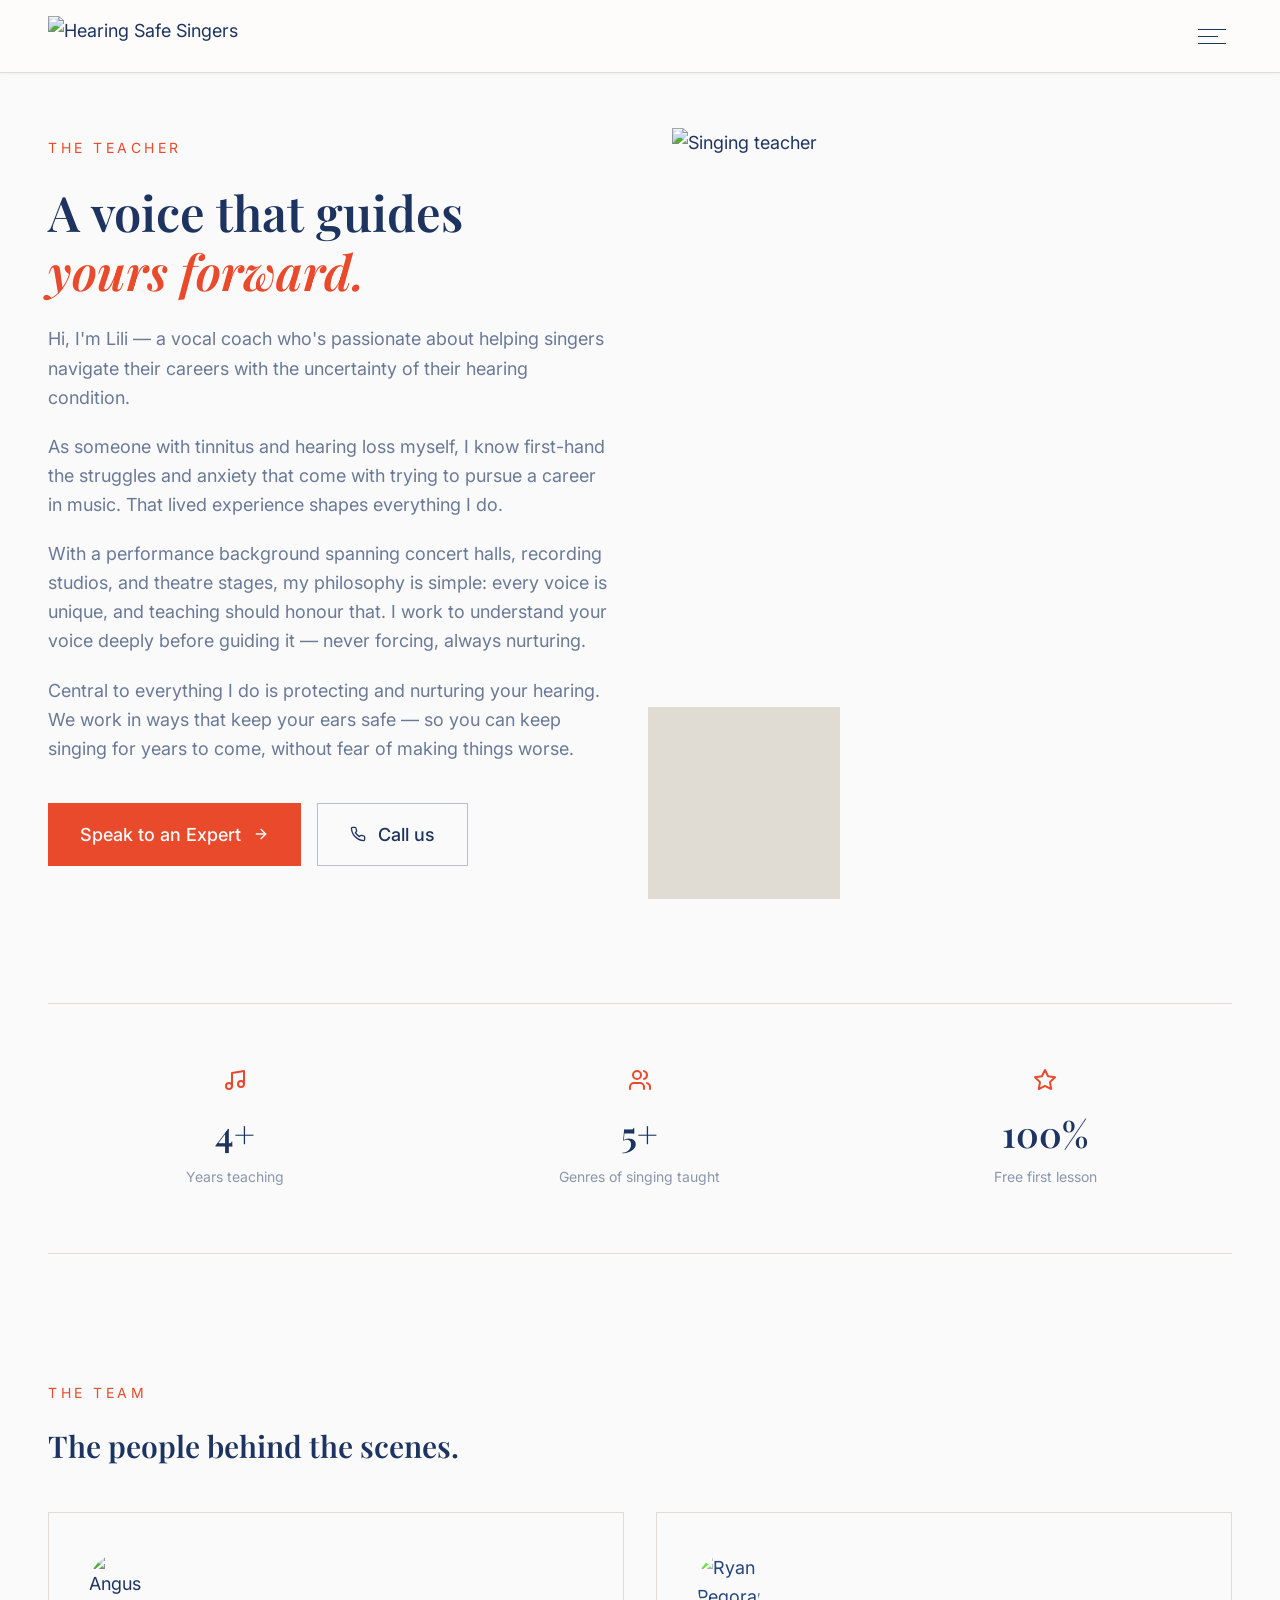
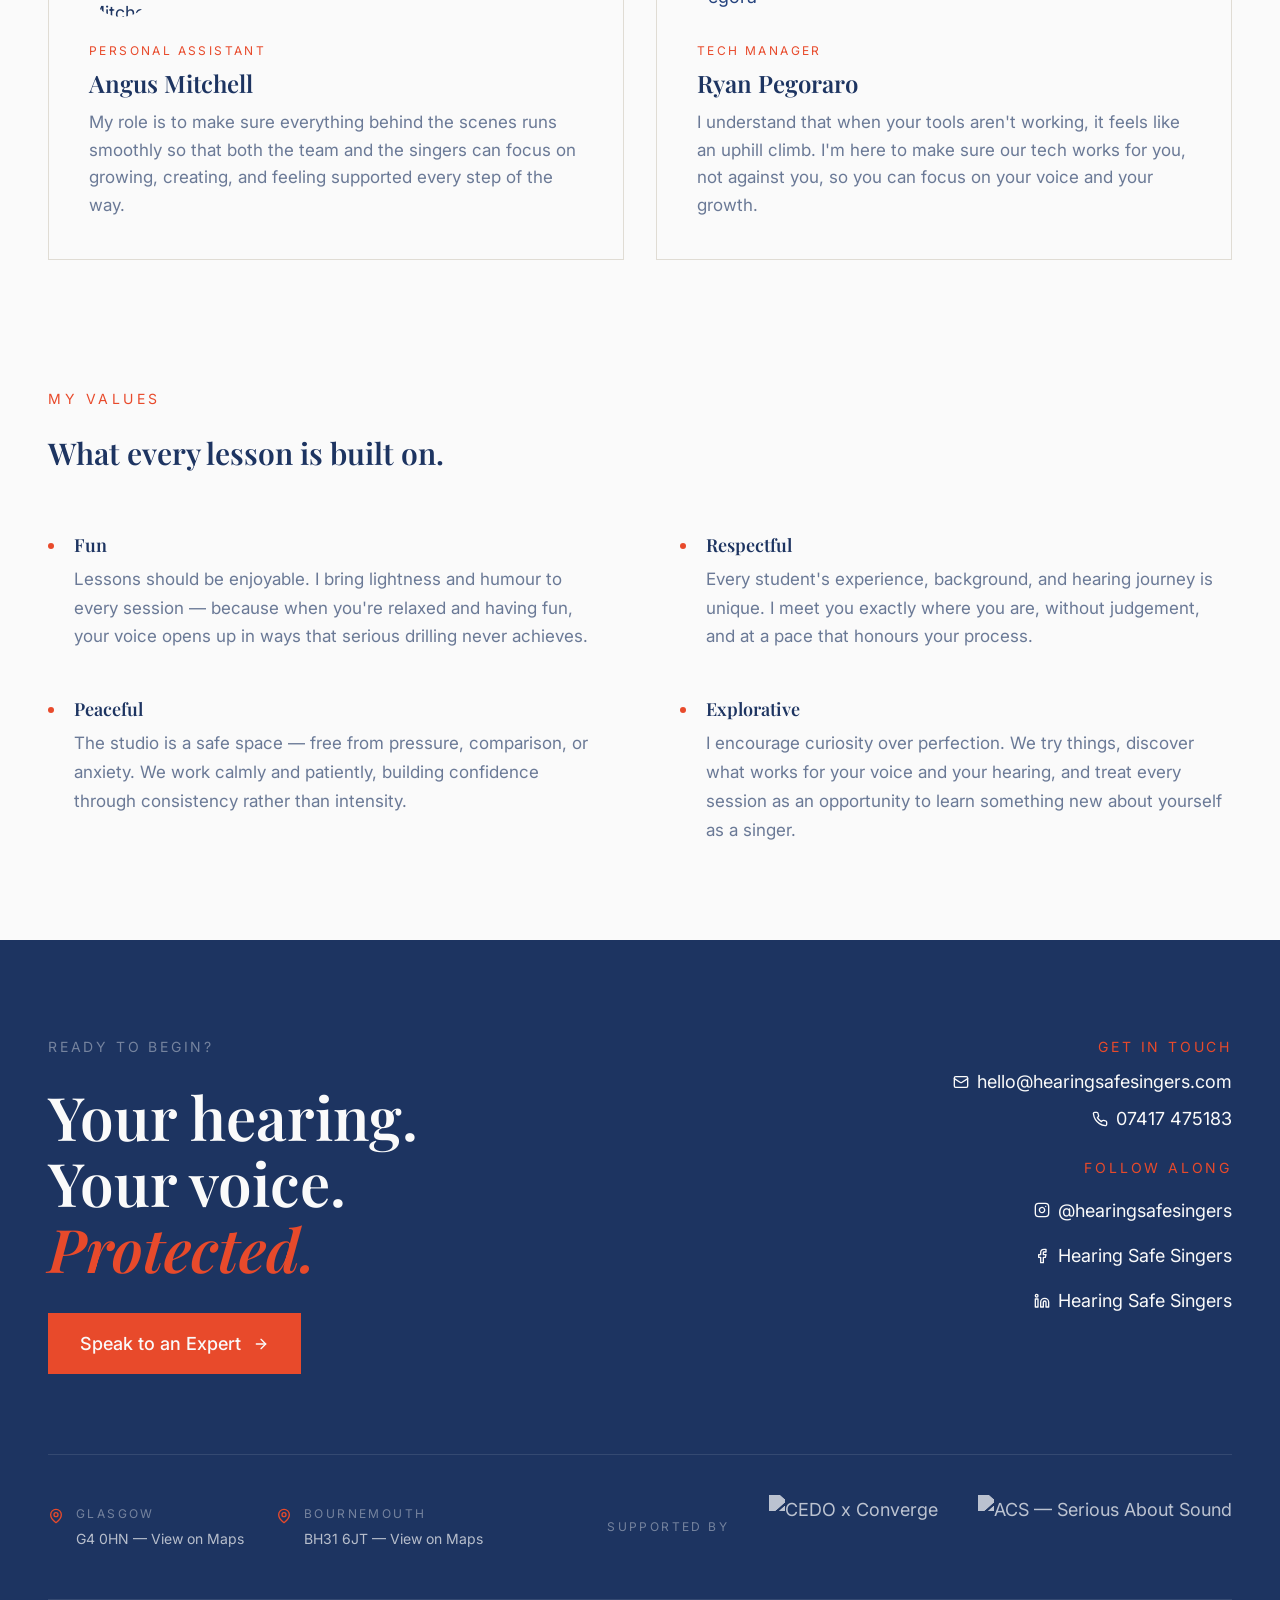
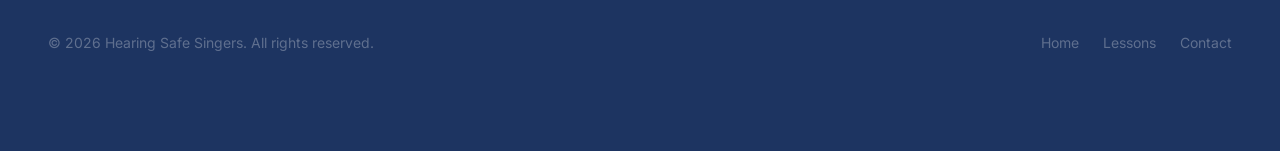
==== about.html @ b7d98a89 "Add files via upload" ====
<!doctype html>
<html lang="en">
<head>
<meta charset="utf-8" />
<meta name="viewport" content="width=device-width, initial-scale=1" />
<title>About — Hearing Safe Singers</title>
<meta name="description" content="Meet Lili — a vocal coach helping singers navigate hearing loss and tinnitus, with a team that supports every step of your journey." />
<link rel="stylesheet" href="styles.css" />
<!-- Meta Pixel Code -->
<script>
!function(f,b,e,v,n,t,s){if(f.fbq)return;n=f.fbq=function(){n.callMethod?n.callMethod.apply(n,arguments):n.queue.push(arguments)};if(!f._fbq)f._fbq=n;n.push=n;n.loaded=!0;n.version='2.0';n.queue=[];t=b.createElement(e);t.async=!0;t.src=v;s=b.getElementsByTagName(e)[0];s.parentNode.insertBefore(t,s)}(window,document,'script','https://connect.facebook.net/en_US/fbevents.js');
fbq('init','1311468734247941');
fbq('track','PageView');
</script>
<noscript><img height="1" width="1" style="display:none" src="https://www.facebook.com/tr?id=1311468734247941&ev=PageView&noscript=1"/></noscript>
<!-- End Meta Pixel Code -->
</head>
<body>

<header class="navbar scrolled">
  <div class="container inner">
    <a class="nav-logo" href="index.html" aria-label="Home">
      <img src="https://media.base44.com/images/public/69f654924423ee0767dd0daf/f5773be41_HSSBlueTransparent.png" alt="Hearing Safe Singers" />
    </a>
    <button class="nav-toggle" aria-label="Open menu"><span></span><span></span><span></span></button>
  </div>
</header>

<div class="nav-overlay" role="dialog" aria-modal="true">
  <div class="nav-overlay-header">
    <img src="https://media.base44.com/images/public/69f654924423ee0767dd0daf/04b8f0dd3_HSSCreamTransparent.png" alt="Hearing Safe Singers" />
    <button class="nav-close" aria-label="Close menu">×</button>
  </div>
  <nav>
    <a href="index.html">Home</a>
    <a href="about.html">About</a>
    <a href="lessons.html">Lessons</a>
    <a href="sponsors.html">Sponsors</a>
    <a href="contact.html">Contact</a>
  </nav>
  <div class="nav-overlay-footer">Unlock your voice. Begin your journey.</div>
</div>

<main class="page">
  <div class="container">
    <!-- Hero row -->
    <div class="about-hero">
      <div class="reveal">
        <p class="eyebrow">The teacher</p>
        <h1>A voice that guides<br /><em>yours forward.</em></h1>
        <div class="body">
          <p>Hi, I'm Lili — a vocal coach who's passionate about helping singers navigate their careers with the uncertainty of their hearing condition.</p>
          <p>As someone with tinnitus and hearing loss myself, I know first-hand the struggles and anxiety that come with trying to pursue a career in music. That lived experience shapes everything I do.</p>
          <p>With a performance background spanning concert halls, recording studios, and theatre stages, my philosophy is simple: every voice is unique, and teaching should honour that. I work to understand your voice deeply before guiding it — never forcing, always nurturing.</p>
          <p class="last">Central to everything I do is protecting and nurturing your hearing. We work in ways that keep your ears safe — so you can keep singing for years to come, without fear of making things worse.</p>
        </div>
        <div class="hero-actions">
          <a class="btn btn-primary" href="lessons.html">
            Speak to an Expert
            <svg class="icon-arrow" width="16" height="16" viewBox="0 0 24 24" fill="none" stroke="currentColor" stroke-width="2" stroke-linecap="round" stroke-linejoin="round"><path d="M5 12h14"/><path d="m12 5 7 7-7 7"/></svg>
          </a>
          <a class="btn btn-outline" href="tel:+447417475183">
            <svg width="16" height="16" viewBox="0 0 24 24" fill="none" stroke="currentColor" stroke-width="2" stroke-linecap="round" stroke-linejoin="round"><path d="M22 16.92v3a2 2 0 0 1-2.18 2 19.79 19.79 0 0 1-8.63-3.07 19.5 19.5 0 0 1-6-6 19.79 19.79 0 0 1-3.07-8.67A2 2 0 0 1 4.11 2h3a2 2 0 0 1 2 1.72 12.84 12.84 0 0 0 .7 2.81 2 2 0 0 1-.45 2.11L8.09 9.91a16 16 0 0 0 6 6l1.27-1.27a2 2 0 0 1 2.11-.45 12.84 12.84 0 0 0 2.81.7A2 2 0 0 1 22 16.92z"/></svg>
            Call us
          </a>
        </div>
      </div>
      <div class="reveal-x-right">
        <div class="img-wrap">
          <img src="https://media.base44.com/images/public/69f654924423ee0767dd0daf/2c8b6f4b8_lily-portraits-14.jpg" alt="Singing teacher" />
        </div>
      </div>
    </div>

    <!-- Stats -->
    <div class="stats">
      <div class="stat reveal">
        <svg width="24" height="24" viewBox="0 0 24 24" fill="none" stroke="currentColor" stroke-width="2" stroke-linecap="round" stroke-linejoin="round"><path d="M9 18V5l12-2v13"/><circle cx="6" cy="18" r="3"/><circle cx="18" cy="16" r="3"/></svg>
        <p class="value">4+</p>
        <p class="label">Years teaching</p>
      </div>
      <div class="stat reveal">
        <svg width="24" height="24" viewBox="0 0 24 24" fill="none" stroke="currentColor" stroke-width="2" stroke-linecap="round" stroke-linejoin="round"><path d="M16 21v-2a4 4 0 0 0-4-4H6a4 4 0 0 0-4 4v2"/><circle cx="9" cy="7" r="4"/><path d="M22 21v-2a4 4 0 0 0-3-3.87"/><path d="M16 3.13a4 4 0 0 1 0 7.75"/></svg>
        <p class="value">5+</p>
        <p class="label">Genres of singing taught</p>
      </div>
      <div class="stat reveal">
        <svg width="24" height="24" viewBox="0 0 24 24" fill="none" stroke="currentColor" stroke-width="2" stroke-linecap="round" stroke-linejoin="round"><polygon points="12 2 15.09 8.26 22 9.27 17 14.14 18.18 21.02 12 17.77 5.82 21.02 7 14.14 2 9.27 8.91 8.26 12 2"/></svg>
        <p class="value">100%</p>
        <p class="label">Free first lesson</p>
      </div>
    </div>

    <!-- Team -->
    <div class="team-section">
      <p class="eyebrow reveal">The team</p>
      <h2 class="reveal">The people behind the scenes.</h2>
      <div class="team-grid">
        <article class="team-card reveal">
          <div class="team-avatar">
            <img src="https://media.base44.com/images/public/69f654924423ee0767dd0daf/e729cf675_dzf_3164-2_55239437089_o.jpg" alt="Angus Mitchell" />
          </div>
          <p class="role">Personal Assistant</p>
          <h3>Angus Mitchell</h3>
          <p>My role is to make sure everything behind the scenes runs smoothly so that both the team and the singers can focus on growing, creating, and feeling supported every step of the way.</p>
        </article>
        <article class="team-card reveal">
          <div class="team-avatar">
            <img src="https://media.base44.com/images/public/69f654924423ee0767dd0daf/167823225_dzf_3198_55239190576_o.jpg" alt="Ryan Pegoraro" style="filter: brightness(1.3);" />
          </div>
          <p class="role">Tech Manager</p>
          <h3>Ryan Pegoraro</h3>
          <p>I understand that when your tools aren't working, it feels like an uphill climb. I'm here to make sure our tech works for you, not against you, so you can focus on your voice and your growth.</p>
        </article>
      </div>
    </div>

    <!-- Values -->
    <div class="values-section">
      <div class="head">
        <p class="eyebrow reveal">My values</p>
        <h2 class="reveal">What every lesson is built on.</h2>
      </div>
      <div class="values-grid">
        <div class="value reveal">
          <div class="dot"></div>
          <div>
            <h3>Fun</h3>
            <p>Lessons should be enjoyable. I bring lightness and humour to every session — because when you're relaxed and having fun, your voice opens up in ways that serious drilling never achieves.</p>
          </div>
        </div>
        <div class="value reveal">
          <div class="dot"></div>
          <div>
            <h3>Respectful</h3>
            <p>Every student's experience, background, and hearing journey is unique. I meet you exactly where you are, without judgement, and at a pace that honours your process.</p>
          </div>
        </div>
        <div class="value reveal">
          <div class="dot"></div>
          <div>
            <h3>Peaceful</h3>
            <p>The studio is a safe space — free from pressure, comparison, or anxiety. We work calmly and patiently, building confidence through consistency rather than intensity.</p>
          </div>
        </div>
        <div class="value reveal">
          <div class="dot"></div>
          <div>
            <h3>Explorative</h3>
            <p>I encourage curiosity over perfection. We try things, discover what works for your voice and your hearing, and treat every session as an opportunity to learn something new about yourself as a singer.</p>
          </div>
        </div>
      </div>
    </div>
  </div>
</main>

<footer class="site-footer">
  <div class="container">
    <div class="grid">
      <div>
        <p class="eyebrow-light">Ready to begin?</p>
        <h2>Your hearing.<br />Your voice. <em>Protected.</em></h2>
        <a class="btn btn-primary" href="contact.html">
          Speak to an Expert
          <svg class="icon-arrow" width="16" height="16" viewBox="0 0 24 24" fill="none" stroke="currentColor" stroke-width="2" stroke-linecap="round" stroke-linejoin="round"><path d="M5 12h14"/><path d="m12 5 7 7-7 7"/></svg>
        </a>
      </div>
      <div class="footer-contact">
        <div>
          <p class="label">Get in touch</p>
          <a href="mailto:hello@hearingsafesingers.com"><svg width="16" height="16" viewBox="0 0 24 24" fill="none" stroke="currentColor" stroke-width="2" stroke-linecap="round" stroke-linejoin="round"><rect width="20" height="16" x="2" y="4" rx="2"/><path d="m22 7-8.97 5.7a1.94 1.94 0 0 1-2.06 0L2 7"/></svg> hello@hearingsafesingers.com</a>
          <a href="tel:+447417475183"><svg width="16" height="16" viewBox="0 0 24 24" fill="none" stroke="currentColor" stroke-width="2" stroke-linecap="round" stroke-linejoin="round"><path d="M22 16.92v3a2 2 0 0 1-2.18 2 19.79 19.79 0 0 1-8.63-3.07 19.5 19.5 0 0 1-6-6 19.79 19.79 0 0 1-3.07-8.67A2 2 0 0 1 4.11 2h3a2 2 0 0 1 2 1.72 12.84 12.84 0 0 0 .7 2.81 2 2 0 0 1-.45 2.11L8.09 9.91a16 16 0 0 0 6 6l1.27-1.27a2 2 0 0 1 2.11-.45 12.84 12.84 0 0 0 2.81.7A2 2 0 0 1 22 16.92z"/></svg> 07417 475183</a>
        </div>
        <div>
          <p class="label">Follow along</p>
          <div style="display:flex;flex-direction:column;gap:0.5rem">
            <a href="https://www.instagram.com/hearingsafesingers/" target="_blank" rel="noopener noreferrer"><svg width="16" height="16" viewBox="0 0 24 24" fill="none" stroke="currentColor" stroke-width="2" stroke-linecap="round" stroke-linejoin="round"><rect width="20" height="20" x="2" y="2" rx="5"/><path d="M16 11.37A4 4 0 1 1 12.63 8 4 4 0 0 1 16 11.37z"/><line x1="17.5" x2="17.51" y1="6.5" y2="6.5"/></svg> @hearingsafesingers</a>
            <a href="https://www.facebook.com/profile.php?id=61586001400042" target="_blank" rel="noopener noreferrer"><svg width="16" height="16" viewBox="0 0 24 24" fill="none" stroke="currentColor" stroke-width="2" stroke-linecap="round" stroke-linejoin="round"><path d="M18 2h-3a5 5 0 0 0-5 5v3H7v4h3v8h4v-8h3l1-4h-4V7a1 1 0 0 1 1-1h3z"/></svg> Hearing Safe Singers</a>
            <a href="https://www.linkedin.com/company/hearingsafesingers/" target="_blank" rel="noopener noreferrer"><svg width="16" height="16" viewBox="0 0 24 24" fill="none" stroke="currentColor" stroke-width="2" stroke-linecap="round" stroke-linejoin="round"><path d="M16 8a6 6 0 0 1 6 6v7h-4v-7a2 2 0 0 0-4 0v7h-4v-7a6 6 0 0 1 6-6z"/><rect width="4" height="12" x="2" y="9"/><circle cx="4" cy="4" r="2"/></svg> Hearing Safe Singers</a>
          </div>
        </div>
      </div>
    </div>
    <div class="footer-locations">
      <a href="https://www.google.com/maps/search/G4+0HN" target="_blank" rel="noopener noreferrer">
        <svg width="16" height="16" viewBox="0 0 24 24" fill="none" stroke="currentColor" stroke-width="2" stroke-linecap="round" stroke-linejoin="round"><path d="M20 10c0 6-8 12-8 12s-8-6-8-12a8 8 0 0 1 16 0z"/><circle cx="12" cy="10" r="3"/></svg>
        <div><p class="place">Glasgow</p><p class="addr">G4 0HN — View on Maps</p></div>
      </a>
      <a href="https://www.google.com/maps/search/BH31+6JT" target="_blank" rel="noopener noreferrer">
        <svg width="16" height="16" viewBox="0 0 24 24" fill="none" stroke="currentColor" stroke-width="2" stroke-linecap="round" stroke-linejoin="round"><path d="M20 10c0 6-8 12-8 12s-8-6-8-12a8 8 0 0 1 16 0z"/><circle cx="12" cy="10" r="3"/></svg>
        <div><p class="place">Bournemouth</p><p class="addr">BH31 6JT — View on Maps</p></div>
      </a>
      <div class="footer-partners">
        <p class="label">Supported by</p>
        <div class="logos">
          <img src="https://media.base44.com/images/public/69f654924423ee0767dd0daf/cec083ea1_CEDOxConverge_Logo_dark_transparentBG.png" alt="CEDO x Converge" />
          <img src="https://media.base44.com/images/public/69f654924423ee0767dd0daf/d675393dd_acs-logo-black-strapline-trademark-medium.png" alt="ACS — Serious About Sound" />
        </div>
      </div>
    </div>
    <div class="footer-bottom">
      <span>© <span id="footer-year"></span> Hearing Safe Singers. All rights reserved.</span>
      <div class="links"><a href="index.html">Home</a><a href="lessons.html">Lessons</a><a href="contact.html">Contact</a></div>
    </div>
  </div>
</footer>

<script src="main.js"></script>
</body>
</html>
---- styles.css ----
/* ===== Hearing Safe Singers — Static site ===== */
@import url('https://fonts.googleapis.com/css2?family=Playfair+Display:ital,wght@0,400;0,600;0,700;1,400&family=Inter:wght@300;400;500;600&display=swap');

:root {
  --cream: #FAFAFA;
  --alabaster: #FAFAFA;
  --navy: #1D3461;
  --obsidian: #1D3461;
  --orange: #E84A2B;
  --terracotta: #E84A2B;
  --terracotta-hover: #c24e2f;
  --stone-silk: #E0DCD4;
  --stone-silk-2: #E0DCD6;
  --font-display: 'Playfair Display', serif;
  --font-body: 'Inter', sans-serif;
}

*, *::before, *::after { box-sizing: border-box; }

html { scroll-behavior: smooth; }

body {
  margin: 0;
  background-color: var(--cream);
  color: var(--navy);
  font-family: var(--font-body);
  font-size: 18px;
  line-height: 1.618;
  -webkit-font-smoothing: antialiased;
}

h1, h2, h3, h4 {
  font-family: var(--font-display);
  line-height: 1.2;
  margin: 0;
}

p { margin: 0; }

img { display: block; max-width: 100%; }

a { color: inherit; text-decoration: none; }

button { font-family: inherit; cursor: pointer; border: 0; background: transparent; color: inherit; }

*:focus-visible { outline: 3px solid var(--orange); outline-offset: 3px; }

/* Utilities */
.font-display { font-family: var(--font-display); }
.font-body { font-family: var(--font-body); }
.text-cream, .text-alabaster { color: var(--cream); }
.text-navy, .text-obsidian { color: var(--navy); }
.text-orange, .text-terracotta { color: var(--orange); }
.bg-cream, .bg-alabaster { background-color: var(--cream); }
.bg-navy, .bg-obsidian { background-color: var(--navy); }
.bg-orange, .bg-terracotta { background-color: var(--orange); }
.bg-stone-silk { background-color: var(--stone-silk); }
.border-stone-silk { border-color: var(--stone-silk); }

.container {
  max-width: 80rem; /* 1280px */
  margin: 0 auto;
  padding: 0 1.5rem;
}
@media (min-width: 768px) { .container { padding: 0 3rem; } }

.eyebrow {
  color: var(--orange);
  font-size: 0.875rem;
  text-transform: uppercase;
  letter-spacing: 0.25em;
  margin-bottom: 1.5rem;
}

.section { padding: 8rem 0; }

/* Buttons */
.btn {
  display: inline-flex;
  align-items: center;
  gap: 0.75rem;
  font-weight: 500;
  padding: 1rem 2rem;
  transition: background-color .3s, color .3s, border-color .3s, transform .3s;
}
.btn .icon-arrow { transition: transform .3s; }
.btn:hover .icon-arrow { transform: translateX(4px); }
.btn-primary {
  background: var(--orange);
  color: var(--cream);
}
.btn-primary:hover { background: var(--terracotta-hover); }
.btn-outline-light {
  border: 1px solid rgba(250,250,250,0.5);
  color: var(--cream);
}
.btn-outline-light:hover { border-color: var(--cream); }
.btn-outline {
  border: 1px solid rgba(29,52,97,0.3);
  color: var(--navy);
  background: transparent;
}
.btn-outline:hover { border-color: var(--navy); }
.btn-large { padding: 1.25rem 2.5rem; font-size: 1.125rem; }

.link-underline {
  display: inline-flex;
  align-items: center;
  gap: 0.75rem;
  font-weight: 500;
  border-bottom: 2px solid var(--orange);
  padding-bottom: 0.25rem;
  color: var(--navy);
  transition: color .3s;
}
.link-underline:hover { color: var(--orange); }
.link-underline .icon-arrow { transition: transform .3s; }
.link-underline:hover .icon-arrow { transform: translateX(4px); }

.link-arrow {
  display: inline-flex;
  align-items: center;
  gap: 0.5rem;
  font-weight: 500;
  color: var(--navy);
  transition: color .3s;
}
.link-arrow:hover { color: var(--orange); }
.link-arrow .icon-arrow { transition: transform .3s; }
.link-arrow:hover .icon-arrow { transform: translateX(4px); }

/* ===== Navbar ===== */
.navbar {
  position: fixed;
  inset: 0 0 auto 0;
  z-index: 50;
  padding: 1.5rem 0;
  transition: padding .5s, background-color .5s, box-shadow .5s, border-color .5s;
  border-bottom: 1px solid transparent;
}
.navbar.scrolled {
  padding: 1rem 0;
  background-color: rgba(253,252,251,0.95);
  backdrop-filter: blur(6px);
  box-shadow: 0 1px 2px rgba(0,0,0,0.05);
  border-bottom-color: #E0DCD6;
}
.navbar .inner {
  display: flex;
  align-items: center;
  justify-content: space-between;
}
.nav-logo img { height: 2.5rem; width: auto; }

.nav-toggle {
  display: flex; flex-direction: column; gap: 0.375rem;
}
.nav-toggle span {
  display: block; height: 1px; background: var(--cream);
  transition: width .3s, background-color .3s;
}
.nav-toggle span:nth-child(1) { width: 1.75rem; }
.nav-toggle span:nth-child(2) { width: 1.25rem; }
.nav-toggle span:nth-child(3) { width: 1.75rem; }
.nav-toggle:hover span:nth-child(1) { width: 1.25rem; }
.nav-toggle:hover span:nth-child(2) { width: 1.75rem; }
.navbar.scrolled .nav-toggle span { background: var(--navy); }

.nav-overlay {
  position: fixed; inset: 0; z-index: 100;
  background: var(--navy);
  display: none;
  flex-direction: column;
  opacity: 0;
  transition: opacity .4s;
}
.nav-overlay.open { display: flex; opacity: 1; }
.nav-overlay-header {
  display: flex; align-items: center; justify-content: space-between;
  padding: 1.5rem;
}
@media (min-width: 768px) { .nav-overlay-header { padding: 1.5rem 3rem; } }
.nav-overlay-header img { height: 2.5rem; }
.nav-close {
  color: rgba(250,250,250,0.6);
  font-size: 2.25rem; line-height: 1; font-weight: 300;
  transition: color .3s;
}
.nav-close:hover { color: var(--cream); }

.nav-overlay nav {
  flex: 1;
  display: flex;
  flex-direction: column;
  justify-content: center;
  padding: 0 1.5rem;
}
@media (min-width: 768px) { .nav-overlay nav { padding: 0 3rem; } }
.nav-overlay nav a {
  display: block;
  font-family: var(--font-display);
  font-size: 2.5rem;
  font-weight: 600;
  color: #fff;
  padding: 1rem 0;
  border-bottom: 1px solid rgba(255,255,255,0.1);
  transition: padding-left .2s;
}
@media (min-width: 768px) { .nav-overlay nav a { font-size: 3.75rem; } }
.nav-overlay nav a:hover { padding-left: 1rem; }
.nav-overlay-footer {
  padding: 2rem 1.5rem;
  color: rgba(250,250,250,0.4);
  font-size: 0.875rem;
}
@media (min-width: 768px) { .nav-overlay-footer { padding: 2rem 3rem; } }

/* ===== Hero ===== */
.hero {
  position: relative;
  height: 100vh;
  width: 100%;
  overflow: hidden;
  display: flex;
  align-items: center;
}
.hero-bg { position: absolute; inset: 0; }
.hero-bg img {
  position: absolute; inset: 0;
  width: 100%; height: 100%;
  object-fit: cover;
  opacity: 0;
  transition: opacity 1.2s;
}
.hero-bg img.active { opacity: 1; }
/* Light tint over photos so the navy hero text stays readable. */
.hero-bg::after {
  content: '';
  position: absolute; inset: 0;
  background: rgba(250,250,250,0.55);
  pointer-events: none;
}

.hero-line {
  position: absolute;
  left: 1.5rem; top: 0; bottom: 0;
  width: 1px;
  background: rgba(232,74,43,0.6);
}
@media (min-width: 768px) { .hero-line { left: 3rem; } }

.hero-content {
  position: relative; z-index: 10;
  width: 100%;
}
.hero h1 {
  color: var(--orange);
  font-weight: 600;
  font-size: clamp(2.5rem, 6vw, 4.8rem);
  max-width: 680px;
  margin-bottom: 2rem;
}
.hero h1 em { color: var(--navy); font-style: italic; }
.hero .lead {
  color: var(--navy);
  margin-bottom: 2.5rem;
  max-width: 28rem;
}
.hero-actions { display: flex; flex-direction: column; gap: 1rem; }
@media (min-width: 640px) { .hero-actions { flex-direction: row; } }

.hero-dots {
  position: absolute;
  bottom: 5rem; left: 50%;
  transform: translateX(-50%);
  display: flex; gap: 0.5rem; z-index: 20;
}
.hero-dots button {
  width: 0.5rem; height: 0.5rem; border-radius: 50%;
  background: rgba(255,255,255,0.4);
  transition: background .3s;
}
.hero-dots button.active { background: var(--orange); }

.hero-arrow {
  position: absolute; top: 50%; transform: translateY(-50%);
  z-index: 20;
  color: rgba(255,255,255,0.6);
  transition: color .3s;
}
.hero-arrow:hover { color: #fff; }
.hero-arrow.prev { left: 1rem; }
.hero-arrow.next { right: 1rem; }
@media (min-width: 768px) {
  .hero-arrow.prev { left: 3.5rem; }
  .hero-arrow.next { right: 2rem; }
}

.hero-scroll {
  position: absolute;
  bottom: 2rem; left: 50%; transform: translateX(-50%);
  display: flex; flex-direction: column; align-items: center; gap: 0.5rem;
  color: rgba(250,250,250,0.4);
  font-size: 0.75rem;
  text-transform: uppercase;
  letter-spacing: 0.2em;
}
.hero-scroll .bar {
  width: 1px; height: 2rem;
  background: rgba(250,250,250,0.3);
  animation: bounce 1.5s infinite;
}
@keyframes bounce {
  0%,100% { transform: translateY(0); }
  50% { transform: translateY(8px); }
}

/* ===== About strip (home) ===== */
.about-strip .grid {
  display: grid;
  gap: 4rem;
  align-items: center;
}
@media (min-width: 768px) { .about-strip .grid { grid-template-columns: 1fr 1fr; } }
.about-strip .img-wrap { position: relative; }
.about-strip .img-wrap img {
  width: 100%; aspect-ratio: 4/5; object-fit: cover;
}
.about-strip .img-wrap::after {
  content: '';
  position: absolute;
  bottom: -1.5rem; right: -1.5rem;
  width: 66%; height: 66%;
  background: var(--orange); opacity: 0.15;
  z-index: -1;
}
.about-badge {
  position: absolute;
  bottom: 2rem; left: 2rem;
  background: var(--cream);
  padding: 1.5rem;
  box-shadow: 0 20px 40px rgba(0,0,0,0.15);
  max-width: 200px;
}
.about-badge p:first-child {
  font-family: var(--font-display);
  font-size: 1.125rem;
  font-weight: 600;
  color: var(--navy);
  line-height: 1.2;
}
.about-badge p:last-child {
  font-size: 0.875rem;
  color: rgba(29,52,97,0.6);
  margin-top: 0.25rem;
}
.about-strip h2 {
  font-weight: 600;
  font-size: clamp(1.8rem, 3.5vw, 2.44rem);
  margin-bottom: 1.5rem;
}
.about-strip .body p { color: rgba(29,52,97,0.65); margin-bottom: 1.25rem; }
.about-strip .body p:last-of-type { margin-bottom: 2.5rem; }

/* ===== Testimonials ===== */
.testimonials { background: var(--navy); overflow: hidden; }
.testimonials .head { text-align: center; margin-bottom: 5rem; }
.testimonials .head h2 {
  color: var(--cream); font-weight: 600;
  font-size: clamp(1.8rem, 3.5vw, 2.44rem);
}
.testimonials-grid {
  display: grid; gap: 2rem;
  max-width: 80rem; margin: 0 auto;
}
@media (min-width: 768px) { .testimonials-grid { grid-template-columns: 1fr 1fr; } }
@media (min-width: 1024px) { .testimonials-grid { grid-template-columns: 1fr 1fr 1fr; } }
.testimonial {
  background: rgba(255,255,255,0.05);
  border: 1px solid rgba(255,255,255,0.1);
  padding: 2.5rem;
  display: flex; flex-direction: column;
  transition: border-color .3s;
}
.testimonial:hover { border-color: rgba(232,74,43,0.4); }
.testimonial .stars { display: flex; gap: 0.25rem; margin-bottom: 1.5rem; color: var(--orange); }
.testimonial .stars svg { fill: var(--orange); }
.testimonial blockquote {
  color: #fff;
  flex: 1;
  margin: 0 0 2rem 0;
  font-size: 17px; line-height: 1.7;
}
.testimonial .meta {
  border-top: 1px solid rgba(255,255,255,0.1);
  padding-top: 1.5rem;
  display: flex; align-items: center; gap: 1rem;
}
.testimonial .avatar {
  width: 2.5rem; height: 2.5rem; border-radius: 50%;
  background: rgba(232,74,43,0.2);
  display: flex; align-items: center; justify-content: center;
  font-family: var(--font-display); font-weight: 600;
  color: var(--orange);
}
.testimonial .meta-name {
  font-family: var(--font-display); font-weight: 600;
  color: var(--cream); font-size: 0.875rem;
}
.testimonial .meta-role {
  font-size: 0.875rem; color: var(--orange); margin-top: 0.125rem;
}

/* ===== CTA Banner ===== */
.cta-banner { background: var(--cream); position: relative; overflow: hidden; }
.cta-bg-text {
  position: absolute; inset: 0;
  display: flex; align-items: center; justify-content: center;
  pointer-events: none; user-select: none;
}
.cta-bg-text p {
  font-family: var(--font-display); font-weight: 600;
  color: var(--stone-silk);
  white-space: nowrap;
  font-size: clamp(6rem, 15vw, 14rem);
  opacity: 0.5;
}
.cta-banner .inner {
  position: relative; z-index: 10;
  max-width: 56rem; margin: 0 auto;
  text-align: center;
}
.cta-banner h2 {
  font-weight: 600;
  font-size: clamp(2rem, 4.5vw, 3.05rem);
  margin-bottom: 1.5rem;
}
.cta-banner h2 em { color: var(--orange); font-style: italic; }
.cta-banner p {
  color: rgba(29,52,97,0.6);
  margin: 0 auto 2.5rem;
  max-width: 32rem;
}

/* ===== Footer ===== */
.site-footer { background: var(--navy); color: var(--cream); }
.site-footer .container { padding-top: 6rem; padding-bottom: 6rem; }
.site-footer .grid {
  display: grid; gap: 4rem; margin-bottom: 5rem;
}
@media (min-width: 768px) { .site-footer .grid { grid-template-columns: 1fr 1fr; } }
.site-footer h2 {
  font-size: 3rem; font-weight: 600; line-height: 1.1; margin-bottom: 2rem;
}
@media (min-width: 768px) { .site-footer h2 { font-size: 3.75rem; } }
.site-footer h2 em { color: var(--orange); font-style: italic; }
.site-footer .eyebrow-light {
  color: rgba(250,250,250,0.4);
  font-size: 0.875rem; text-transform: uppercase; letter-spacing: 0.2em; margin-bottom: 1.5rem;
}
.footer-contact {
  display: flex; flex-direction: column; gap: 1.5rem;
}
@media (min-width: 768px) {
  .footer-contact { align-items: flex-end; text-align: right; }
}
.footer-contact .label {
  font-size: 0.875rem; text-transform: uppercase; letter-spacing: 0.2em;
  margin-bottom: 0.5rem; color: var(--orange);
}
.footer-contact a {
  display: flex; align-items: center; gap: 0.5rem;
  margin-top: 0.5rem;
  transition: color .3s;
}
@media (min-width: 768px) {
  .footer-contact a { justify-content: flex-end; }
}
.footer-contact a:hover { color: var(--orange); }
.footer-locations {
  border-top: 1px solid rgba(255,255,255,0.1);
  padding: 2.5rem 0;
  display: flex; flex-direction: column; gap: 2rem;
}
@media (min-width: 640px) { .footer-locations { flex-direction: row; align-items: center; } }
.footer-locations a {
  display: flex; align-items: flex-start; gap: 0.75rem;
  transition: color .3s;
}
.footer-locations a:hover { color: var(--orange); }
.footer-locations svg { color: var(--orange); margin-top: 0.25rem; flex-shrink: 0; }
.footer-locations .place {
  color: rgba(250,250,250,0.4); font-size: 0.75rem;
  text-transform: uppercase; letter-spacing: 0.2em; margin-bottom: 0.25rem;
}
.footer-locations .addr {
  color: rgba(250,250,250,0.7); font-size: 0.875rem;
}
.footer-partners {
  display: flex; flex-direction: row; align-items: center; justify-content: flex-start;
  gap: 1.5rem; flex-wrap: wrap;
}
@media (min-width: 640px) { .footer-partners { margin-left: auto; gap: 2.5rem; } }
.footer-partners .label {
  color: rgba(250,250,250,0.4); font-size: 0.75rem;
  text-transform: uppercase; letter-spacing: 0.2em;
}
.footer-partners .logos { display: flex; flex-direction: row; align-items: center; gap: 1.5rem; }
@media (min-width: 640px) { .footer-partners .logos { gap: 2.5rem; } }
.footer-partners img {
  height: 3.5rem; width: auto; object-fit: contain;
  opacity: 0.7; transition: opacity .3s;
  filter: brightness(0) invert(1);
}
@media (min-width: 640px) { .footer-partners img { height: 4rem; } }
.footer-partners img:hover { opacity: 1; }
.footer-bottom {
  border-top: 1px solid rgba(255,255,255,0.1);
  padding-top: 2rem;
  display: flex; flex-direction: column; align-items: center; justify-content: space-between;
  gap: 1rem;
  color: rgba(250,250,250,0.3); font-size: 0.875rem;
}
@media (min-width: 768px) { .footer-bottom { flex-direction: row; } }
.footer-bottom .links { display: flex; gap: 1.5rem; }
.footer-bottom a:hover { color: var(--cream); }

/* ===== About page ===== */
.page { padding: 8rem 0 6rem; min-height: 100vh; background: var(--cream); }

.about-hero {
  display: grid; gap: 4rem; align-items: center; margin-bottom: 8rem;
}
@media (min-width: 768px) { .about-hero { grid-template-columns: 1fr 1fr; } }
.about-hero h1 {
  font-weight: 600;
  font-size: clamp(2.2rem, 5vw, 3.05rem);
  margin-bottom: 1.5rem;
}
.about-hero h1 em { color: var(--orange); font-style: italic; }
.about-hero .body p {
  color: rgba(29,52,97,0.65);
  margin-bottom: 1.25rem;
}
.about-hero .body p.last { margin-bottom: 2.5rem; }
.about-hero .img-wrap { position: relative; }
.about-hero img { width: 100%; aspect-ratio: 3/4; object-fit: cover; }
.about-hero .img-wrap::after {
  content: ''; position: absolute;
  bottom: -1.5rem; left: -1.5rem;
  width: 12rem; height: 12rem;
  background: var(--stone-silk);
  z-index: -1;
}

.stats {
  display: grid; grid-template-columns: repeat(3, 1fr);
  gap: 2rem;
  margin-bottom: 8rem;
  padding: 4rem 0;
  border-top: 1px solid var(--stone-silk);
  border-bottom: 1px solid var(--stone-silk);
}
.stat { text-align: center; display: block; }
.stat svg { display: block; color: var(--orange); margin: 0 auto 0.75rem; }
.stat .value {
  display: block;
  text-align: center;
  font-family: var(--font-display);
  font-size: 2.25rem; font-weight: 600;
  margin: 0 0 0.25rem;
}
.stat .label {
  display: block;
  text-align: center;
  font-size: 0.875rem; color: rgba(29,52,97,0.5);
  margin: 0;
}

.team-section { margin-bottom: 8rem; }
.team-section h2 {
  font-size: 1.875rem; font-weight: 600;
  margin-bottom: 3rem;
}
.team-grid { display: grid; gap: 2rem; }
@media (min-width: 768px) { .team-grid { grid-template-columns: 1fr 1fr; } }
.team-card {
  border: 1px solid var(--stone-silk);
  padding: 2.5rem;
}
.team-avatar {
  width: 4rem; height: 4rem; margin-bottom: 1.5rem;
  overflow: hidden; border-radius: 50%;
}
.team-avatar img { width: 100%; height: 100%; object-fit: cover; object-position: 50% 15%; }
.team-card .role {
  color: var(--orange);
  font-size: 0.75rem; text-transform: uppercase;
  letter-spacing: 0.2em; margin-bottom: 0.5rem;
}
.team-card h3 {
  font-size: 1.5rem; font-weight: 600;
  margin-bottom: 0.75rem;
}
.team-card p { color: rgba(29,52,97,0.65); font-size: 17px; }

.values-section .head { margin-bottom: 4rem; }
.values-section h2 {
  font-size: 1.875rem; font-weight: 600;
  max-width: 36rem;
}
.values-grid { display: grid; gap: 3rem 5rem; }
@media (min-width: 768px) { .values-grid { grid-template-columns: 1fr 1fr; } }
.values-grid .value { display: flex; gap: 1.25rem; }
.values-grid .value .dot {
  width: 0.375rem; height: 0.375rem; border-radius: 50%;
  background: var(--orange); flex-shrink: 0; margin-top: 0.5rem;
}
.values-grid .value h3 {
  font-family: var(--font-display);
  font-weight: 600; font-size: 1.125rem;
  margin-bottom: 0.5rem;
}
.values-grid .value p { color: rgba(29,52,97,0.65); font-size: 17px; line-height: 1.7; }

/* ===== Lessons page ===== */
.lessons-header { margin-bottom: 4rem; }
.lessons-header h1 {
  font-weight: 600;
  font-size: clamp(2.2rem, 5vw, 3.05rem);
}

.method-card {
  border: 1px solid var(--stone-silk);
  padding: 2.5rem;
  margin-bottom: 4rem;
}
.method-section { padding-bottom: 0; }
.method-section .method-card { margin-bottom: 0; }
.method-section + .cta-banner { padding-top: 4rem; }
@media (min-width: 768px) { .method-card { padding: 3.5rem; } }
.method-card h2 {
  font-weight: 600;
  font-size: clamp(1.6rem, 3vw, 2.2rem);
  margin-bottom: 2rem;
}
.method-grid { display: grid; gap: 1.5rem 4rem; }
@media (min-width: 768px) { .method-grid { grid-template-columns: 1fr 1fr; } }
.method-item { display: flex; gap: 1rem; }
.method-item .dot {
  width: 0.375rem; height: 0.375rem; border-radius: 50%;
  background: var(--orange); flex-shrink: 0; margin-top: 0.5rem;
}
.method-item p:first-of-type { font-weight: 600; margin-bottom: 0.25rem; }
.method-item p:last-of-type { color: rgba(29,52,97,0.6); font-size: 16px; }

.filter-bar {
  position: sticky; top: 5rem; z-index: 30;
  background: rgba(250,250,250,0.95);
  backdrop-filter: blur(6px);
  border-bottom: 1px solid var(--stone-silk);
  margin-bottom: 3rem;
}
.filter-bar .inner {
  display: flex; gap: 0.75rem; padding: 1rem 0;
  overflow-x: auto;
  justify-content: center;
}
.filter-btn {
  flex-shrink: 0;
  padding: 0.5rem 1.25rem;
  font-size: 0.875rem; font-weight: 500;
  border-radius: 999px;
  border: 1px solid var(--stone-silk-2);
  color: var(--navy);
  background: transparent;
  transition: background .2s, color .2s, border-color .2s;
}
.filter-btn.active {
  background: var(--orange);
  color: var(--cream);
  border-color: var(--orange);
}

.lessons-grid {
  display: grid; gap: 2rem;
}
@media (min-width: 640px) { .lessons-grid { grid-template-columns: 1fr 1fr; } }
@media (min-width: 1024px) { .lessons-grid { grid-template-columns: repeat(3,1fr); } }
.lesson-card {
  overflow: hidden;
  border: 1px solid var(--stone-silk);
  transition: border-color .3s, opacity .3s;
}
.lesson-card:hover { border-color: rgba(232,74,43,0.4); }
.lesson-img { height: 12rem; overflow: hidden; }
.lesson-img img {
  width: 100%; height: 100%; object-fit: cover;
  transition: transform .7s;
}
.lesson-card:hover .lesson-img img { transform: scale(1.05); }
.lesson-body { padding: 2rem; }
.lesson-tag {
  display: inline-block;
  font-size: 0.75rem; font-weight: 500;
  padding: 0.25rem 0.75rem;
  color: var(--orange);
  background: rgba(232,74,43,0.1);
  border: 1px solid var(--orange);
  margin-bottom: 0.75rem;
}
.lesson-body h3 {
  font-size: 1.25rem; font-weight: 600;
  margin-bottom: 0.5rem;
}
.lesson-body .desc {
  color: rgba(29,52,97,0.6); font-size: 1rem;
  line-height: 1.618; margin-bottom: 1.5rem;
}
.lesson-foot {
  display: flex; align-items: center; justify-content: space-between;
  padding-top: 1rem;
  border-top: 1px solid var(--stone-silk);
}
.lesson-price { font-weight: 600; color: var(--orange); }
.lesson-duration { color: rgba(29,52,97,0.4); font-size: 0.875rem; margin-left: 0.5rem; }
.lesson-book {
  display: inline-flex; align-items: center; gap: 0.25rem;
  font-size: 0.875rem; font-weight: 500;
  color: var(--navy); transition: color .2s;
}
.lesson-book:hover { color: var(--orange); }

/* Cal Modal */
.modal-backdrop {
  position: fixed; inset: 0; z-index: 200;
  display: none;
  align-items: center; justify-content: center;
}
.modal-backdrop.open { display: flex; }
.modal-backdrop::before {
  content: ''; position: absolute; inset: 0;
  background: rgba(29,52,97,0.7);
  backdrop-filter: blur(4px);
}
.modal {
  position: relative;
  display: flex;
  flex-direction: column;
  background: var(--cream);
  width: 100%; max-width: 1100px;
  margin: 1rem;
  height: min(90vh, 820px);
  box-shadow: 0 25px 50px rgba(0,0,0,0.25);
  overflow: hidden;
}
.modal-head {
  flex: 0 0 auto;
  display: flex; align-items: center; justify-content: space-between;
  padding: 1rem 1.5rem;
  border-bottom: 1px solid var(--stone-silk);
}
.modal-head p {
  font-family: var(--font-display); font-weight: 600;
  font-size: 1.125rem;
}
.modal-close { color: rgba(29,52,97,0.5); transition: color .3s; }
.modal-close:hover { color: var(--navy); }
#cal-embed {
  position: relative;
  flex: 1 1 auto;
  width: 100%;
  min-height: 0;
  overflow: hidden;
}
#cal-embed > div[id^="cal-embed-"] {
  position: absolute;
  inset: 0;
  width: 100%;
  height: 100%;
  overflow: auto;
}
#cal-embed iframe {
  position: relative !important;
  width: 100% !important;
  height: 100% !important;
  border: 0;
  display: block;
}

/* Cal thank-you panel (shown after successful booking) */
.cal-thankyou {
  position: absolute;
  inset: 0;
  background: var(--cream);
  display: flex;
  align-items: center;
  justify-content: center;
  padding: 2rem 1.5rem;
  z-index: 2;
}
.cal-thankyou[hidden] { display: none; }
.cal-thankyou-inner {
  max-width: 36rem;
  text-align: center;
}
.cal-thankyou-icon {
  width: 72px; height: 72px;
  margin: 0 auto 1.5rem;
  border-radius: 999px;
  background: rgba(232,74,43,0.12);
  color: var(--orange);
  display: flex; align-items: center; justify-content: center;
}
.cal-thankyou h3 {
  font-family: var(--font-display);
  font-size: clamp(1.5rem, 3vw, 2rem);
  margin-bottom: 1rem;
  color: var(--navy);
}
.cal-thankyou-body {
  color: rgba(29,52,97,0.8);
  margin-bottom: 2rem;
}
.cal-thankyou-actions {
  display: flex; flex-wrap: wrap; gap: 0.75rem;
  justify-content: center;
}

/* ===== Contact page ===== */
.contact-grid {
  display: grid; gap: 4rem; align-items: start;
}
@media (min-width: 768px) {
  .contact-grid { grid-template-columns: 1fr 1fr; }
  .contact-info { position: sticky; top: 8rem; }
}
.contact-info h1 {
  font-weight: 600;
  font-size: clamp(2rem, 4vw, 3.05rem);
  margin-bottom: 1.5rem;
}
.contact-info h1 em { color: var(--orange); font-style: italic; }
.contact-info > p {
  color: rgba(29,52,97,0.6);
  margin-bottom: 2.5rem;
}
.contact-list { display: flex; flex-direction: column; gap: 1rem; color: rgba(29,52,97,0.7); }
.contact-list a {
  display: inline-flex; align-items: center; gap: 0.75rem;
  transition: color .3s;
}
.contact-list a:hover { color: var(--orange); }
.contact-list svg { color: var(--orange); flex-shrink: 0; }

.steps-indicator {
  display: flex; align-items: center; gap: 0.75rem; margin-bottom: 2rem; flex-wrap: wrap;
}
.step-dot {
  width: 1.75rem; height: 1.75rem;
  display: flex; align-items: center; justify-content: center;
  font-size: 0.75rem; font-weight: 500;
  border: 1px solid var(--stone-silk-2);
  background: transparent;
  color: var(--navy);
  transition: background-color .3s, color .3s, border-color .3s;
}
.step-dot.active {
  background: var(--orange); color: var(--cream); border-color: var(--orange);
}
.step-line { width: 2rem; height: 1px; background: var(--stone-silk); }
.step-counter { font-size: 0.875rem; color: rgba(29,52,97,0.4); margin-left: 0.5rem; }

.form-card {
  padding: 2.5rem;
  border: 1px solid var(--stone-silk);
}
.form-card h2 {
  font-size: 1.5rem; font-weight: 600;
  margin-bottom: 2rem;
}
.form-fields { display: flex; flex-direction: column; gap: 1.5rem; margin-bottom: 2rem; }
.form-field label {
  display: block; font-size: 0.875rem; font-weight: 500;
  color: rgba(29,52,97,0.7); margin-bottom: 0.5rem;
}
.form-field input,
.form-field select,
.form-field textarea {
  width: 100%;
  border: 1px solid var(--stone-silk);
  background: var(--cream);
  color: var(--navy);
  padding: 0.75rem 1rem;
  font-size: 16px;
  font-family: var(--font-body);
  transition: border-color .2s;
}
.form-field input:focus,
.form-field select:focus,
.form-field textarea:focus {
  outline: none;
  border-color: var(--orange);
}
.form-field textarea { resize: none; }
.form-actions {
  display: flex; align-items: center; gap: 1rem;
}
.form-back {
  color: rgba(29,52,97,0.5); transition: color .2s;
}
.form-back:hover { color: var(--navy); }
.form-submit {
  background: var(--orange); color: var(--cream);
  font-weight: 500;
  padding: 1rem 2rem;
  transition: background .3s;
}
.form-submit:hover { background: var(--terracotta-hover); }

.success {
  padding: 3rem;
  border: 1px solid var(--stone-silk);
  text-align: center;
}
.success svg { color: var(--orange); margin: 0 auto 1.5rem; }
.success h2 {
  font-size: 1.5rem; font-weight: 600;
  margin-bottom: 0.75rem;
}
.success p { color: rgba(29,52,97,0.6); }

/* ===== Sponsors page ===== */
.sponsors-header { margin-bottom: 5rem; }
.sponsors-header h1 {
  font-weight: 600;
  font-size: clamp(2.2rem, 5vw, 3.05rem);
  margin-bottom: 1.5rem;
}
.sponsors-header p {
  color: rgba(29,52,97,0.65);
  max-width: 42rem;
}
.tier-head { display: flex; align-items: center; gap: 1rem; margin-bottom: 2.5rem; }
.tier-head .label {
  color: var(--orange);
  font-size: 0.75rem; text-transform: uppercase; letter-spacing: 0.2em;
}
.tier-head .line { flex: 1; height: 1px; background: var(--stone-silk); }
.sponsor-grid {
  display: flex; flex-direction: column; gap: 2rem;
  max-width: 48rem; margin: 0 auto;
}
@media (min-width: 640px) { .sponsor-grid { flex-direction: row; } }
.sponsor-card {
  flex: 1;
  border: 1px solid var(--stone-silk);
  padding: 2rem;
  display: flex; flex-direction: column; align-items: center;
  gap: 1.5rem;
  transition: border-color .3s;
  text-decoration: none;
  color: inherit;
}
@media (min-width: 640px) { .sponsor-card { padding: 3rem; gap: 2rem; } }
.sponsor-card:hover { border-color: rgba(232,74,43,0.4); }
.sponsor-card img {
  max-height: 8rem; width: 100%; object-fit: contain;
}
@media (min-width: 640px) { .sponsor-card img { max-height: 12rem; width: auto; } }
.sponsor-card p {
  color: rgba(29,52,97,0.7);
  font-size: 1rem; line-height: 1.7; text-align: center;
}

.become-sponsor {
  margin-top: 8rem;
  border: 1px solid var(--stone-silk);
  padding: 3rem;
  display: flex; flex-direction: column;
  gap: 2rem;
  justify-content: space-between;
}
@media (min-width: 768px) {
  .become-sponsor { flex-direction: row; align-items: center; padding: 4rem; }
}
.become-sponsor h2 {
  font-size: 1.5rem; font-weight: 600;
  margin-bottom: 0.75rem;
}
@media (min-width: 768px) { .become-sponsor h2 { font-size: 1.875rem; } }
.become-sponsor p {
  color: rgba(29,52,97,0.6);
  max-width: 32rem;
}

/* ===== Reveal animations ===== */
.reveal {
  opacity: 0;
  transform: translateY(30px);
  transition: opacity .7s ease-out, transform .7s ease-out;
}
.reveal.visible { opacity: 1; transform: translateY(0); }
.reveal-x-left { opacity: 0; transform: translateX(-40px); transition: opacity .8s ease-out, transform .8s ease-out; }
.reveal-x-left.visible { opacity: 1; transform: translateX(0); }
.reveal-x-right { opacity: 0; transform: translateX(40px); transition: opacity .8s ease-out, transform .8s ease-out; }
.reveal-x-right.visible { opacity: 1; transform: translateX(0); }

@media (prefers-reduced-motion: reduce) {
  .reveal, .reveal-x-left, .reveal-x-right { opacity: 1; transform: none; transition: none; }
  .hero-bg img { transition: opacity .3s; }
}
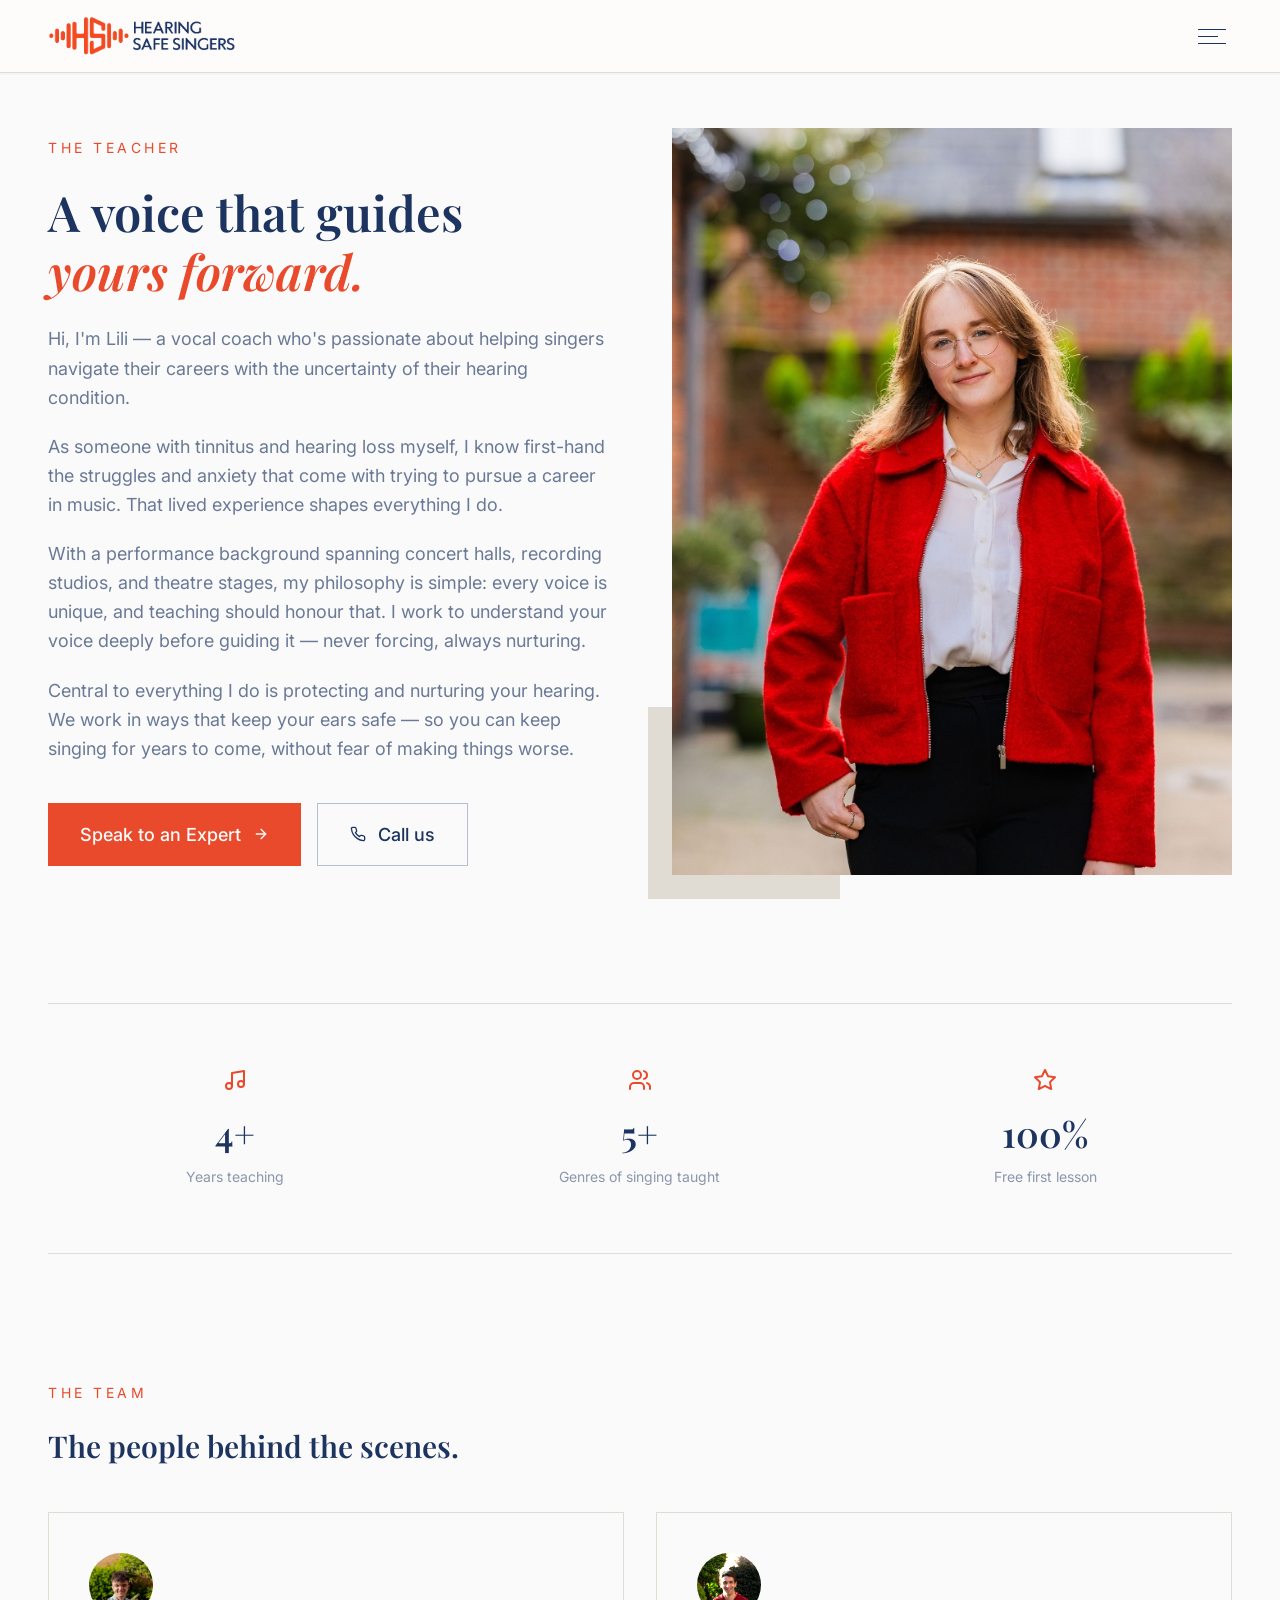
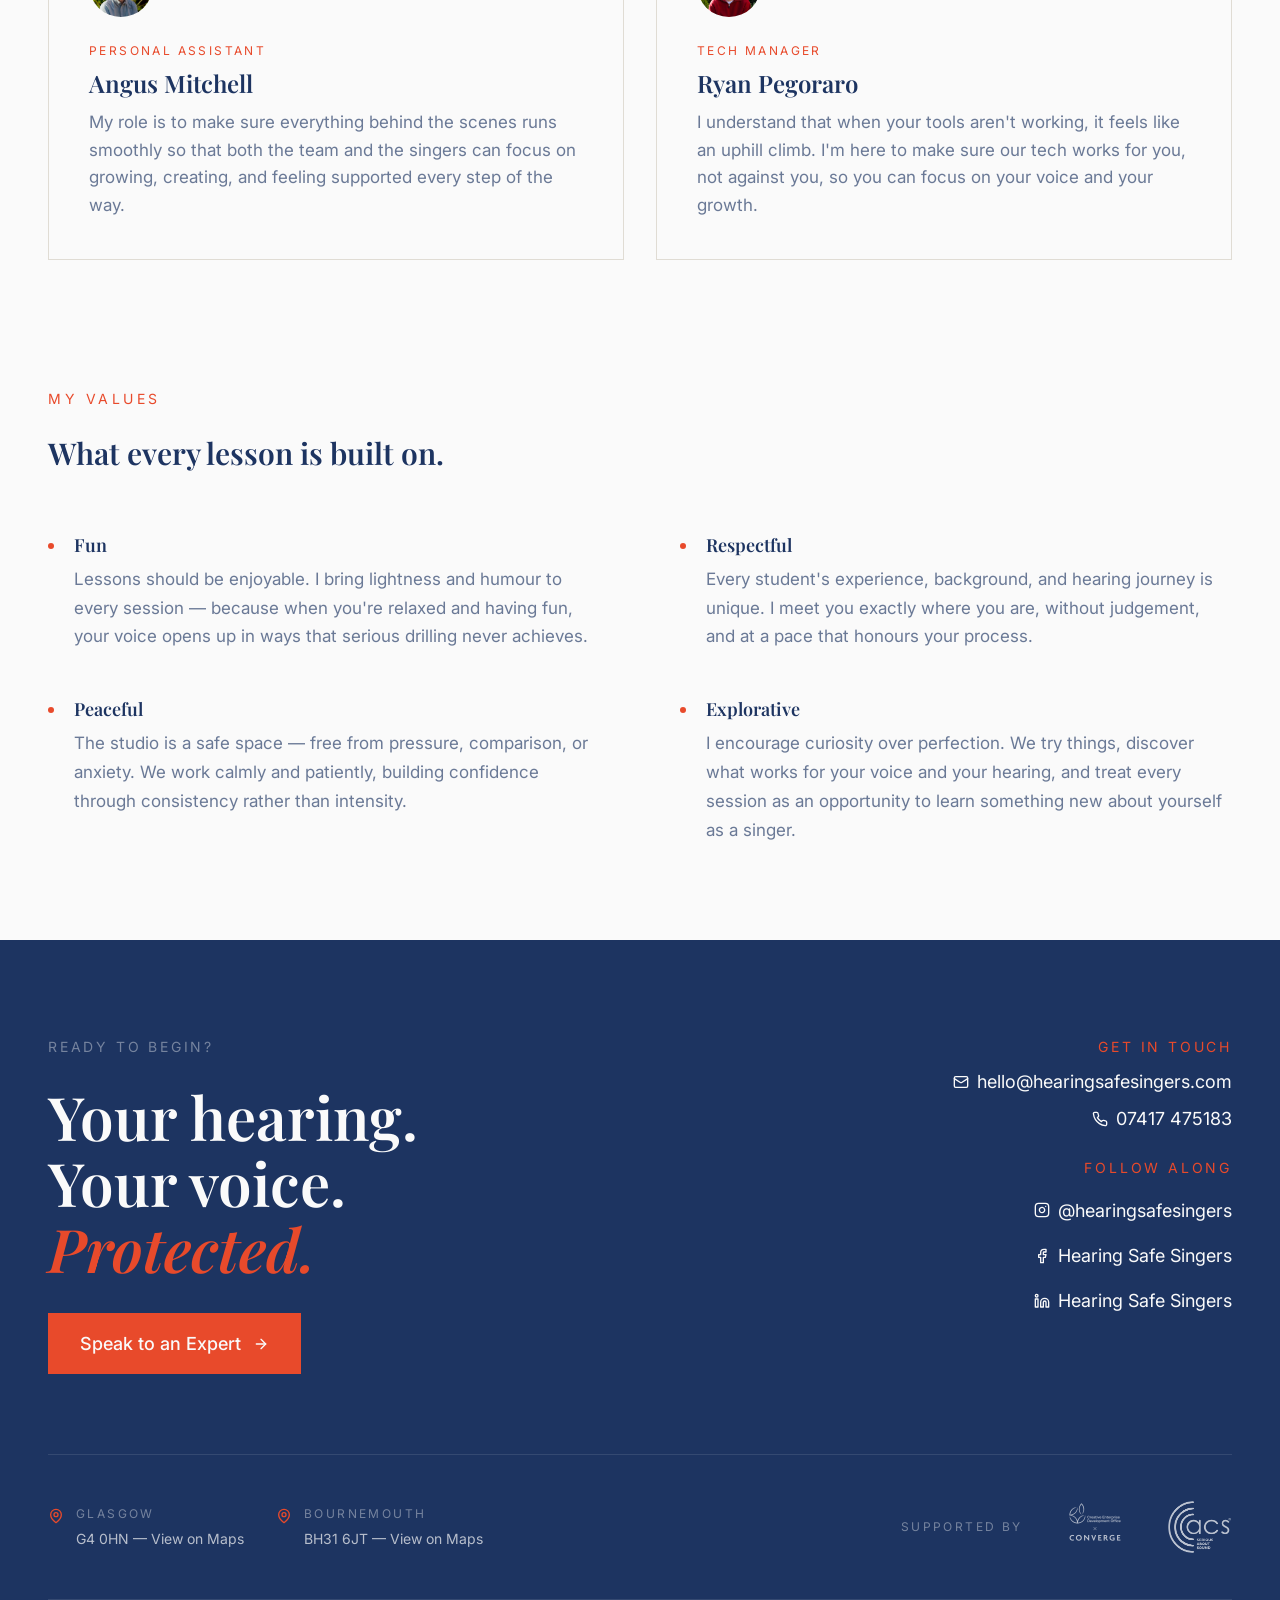
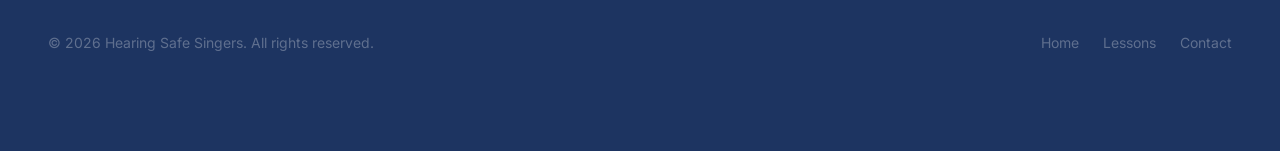
==== commit 6571692b: "Add files via upload" ====
--- a/about.html
+++ b/about.html
@@ -20,7 +20,7 @@
 <header class="navbar scrolled">
   <div class="container inner">
     <a class="nav-logo" href="index.html" aria-label="Home">
-      <img src="https://media.base44.com/images/public/69f654924423ee0767dd0daf/f5773be41_HSSBlueTransparent.png" alt="Hearing Safe Singers" />
+      <img src="images/f5773be41_HSSBlueTransparent.png" alt="Hearing Safe Singers" />
     </a>
     <button class="nav-toggle" aria-label="Open menu"><span></span><span></span><span></span></button>
   </div>
@@ -28,7 +28,7 @@
 
 <div class="nav-overlay" role="dialog" aria-modal="true">
   <div class="nav-overlay-header">
-    <img src="https://media.base44.com/images/public/69f654924423ee0767dd0daf/04b8f0dd3_HSSCreamTransparent.png" alt="Hearing Safe Singers" />
+    <img src="images/04b8f0dd3_HSSCreamTransparent.png" alt="Hearing Safe Singers" />
     <button class="nav-close" aria-label="Close menu">×</button>
   </div>
   <nav>
@@ -67,7 +67,7 @@
       </div>
       <div class="reveal-x-right">
         <div class="img-wrap">
-          <img src="https://media.base44.com/images/public/69f654924423ee0767dd0daf/2c8b6f4b8_lily-portraits-14.jpg" alt="Singing teacher" />
+          <img src="images/2c8b6f4b8_lily-portraits-14.jpg" alt="Singing teacher" />
         </div>
       </div>
     </div>
@@ -98,7 +98,7 @@
       <div class="team-grid">
         <article class="team-card reveal">
           <div class="team-avatar">
-            <img src="https://media.base44.com/images/public/69f654924423ee0767dd0daf/e729cf675_dzf_3164-2_55239437089_o.jpg" alt="Angus Mitchell" />
+            <img src="images/e729cf675_dzf_3164-2_55239437089_o.jpg" alt="Angus Mitchell" />
           </div>
           <p class="role">Personal Assistant</p>
           <h3>Angus Mitchell</h3>
@@ -106,7 +106,7 @@
         </article>
         <article class="team-card reveal">
           <div class="team-avatar">
-            <img src="https://media.base44.com/images/public/69f654924423ee0767dd0daf/167823225_dzf_3198_55239190576_o.jpg" alt="Ryan Pegoraro" style="filter: brightness(1.3);" />
+            <img src="images/167823225_dzf_3198_55239190576_o.jpg" alt="Ryan Pegoraro" style="filter: brightness(1.3);" />
           </div>
           <p class="role">Tech Manager</p>
           <h3>Ryan Pegoraro</h3>
@@ -194,8 +194,8 @@
       <div class="footer-partners">
         <p class="label">Supported by</p>
         <div class="logos">
-          <img src="https://media.base44.com/images/public/69f654924423ee0767dd0daf/cec083ea1_CEDOxConverge_Logo_dark_transparentBG.png" alt="CEDO x Converge" />
-          <img src="https://media.base44.com/images/public/69f654924423ee0767dd0daf/d675393dd_acs-logo-black-strapline-trademark-medium.png" alt="ACS — Serious About Sound" />
+          <a href="https://www.rcs.ac.uk/engagement/creative-enterprise-development-office/" target="_blank" rel="noopener noreferrer"><img src="images/cec083ea1_CEDOxConverge_Logo_dark_transparentBG.png" alt="CEDO x Converge" /></a>
+          <a href="https://acscustom.com/uk" target="_blank" rel="noopener noreferrer"><img src="images/d675393dd_acs-logo-black-strapline-trademark-medium.png" alt="ACS — Serious About Sound" /></a>
         </div>
       </div>
     </div>
--- a/styles.css
+++ b/styles.css
@@ -91,10 +91,11 @@
 }
 .btn-primary:hover { background: var(--terracotta-hover); }
 .btn-outline-light {
-  border: 1px solid rgba(250,250,250,0.5);
+  border: 1px solid var(--navy);
+  background: var(--navy);
   color: var(--cream);
 }
-.btn-outline-light:hover { border-color: var(--cream); }
+.btn-outline-light:hover { background: var(--navy-hover, #16264a); border-color: var(--navy); }
 .btn-outline {
   border: 1px solid rgba(29,52,97,0.3);
   color: var(--navy);
@@ -254,13 +255,13 @@
   width: 100%;
 }
 .hero h1 {
-  color: var(--orange);
+  color: var(--navy);
   font-weight: 600;
   font-size: clamp(2.5rem, 6vw, 4.8rem);
   max-width: 680px;
   margin-bottom: 2rem;
 }
-.hero h1 em { color: var(--navy); font-style: italic; }
+.hero h1 em { color: var(--orange); font-style: italic; }
 .hero .lead {
   color: var(--navy);
   margin-bottom: 2.5rem;
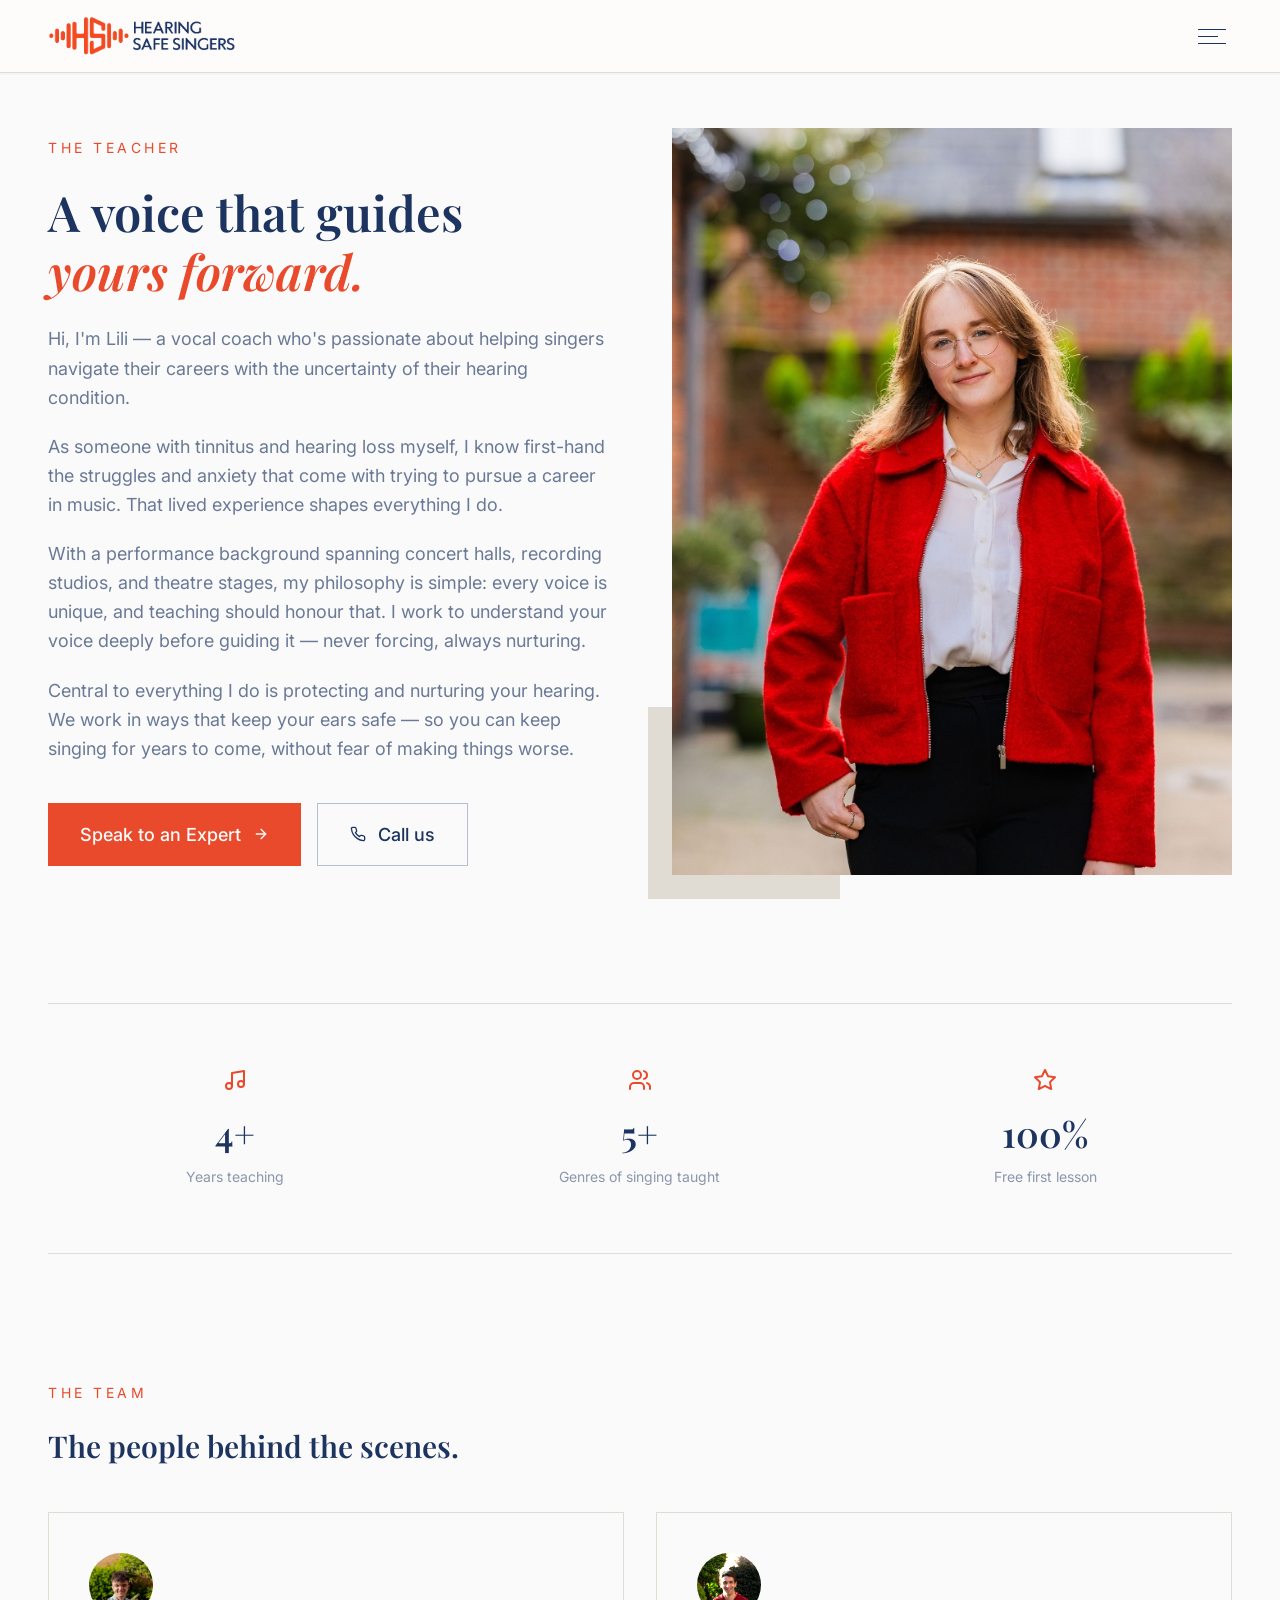
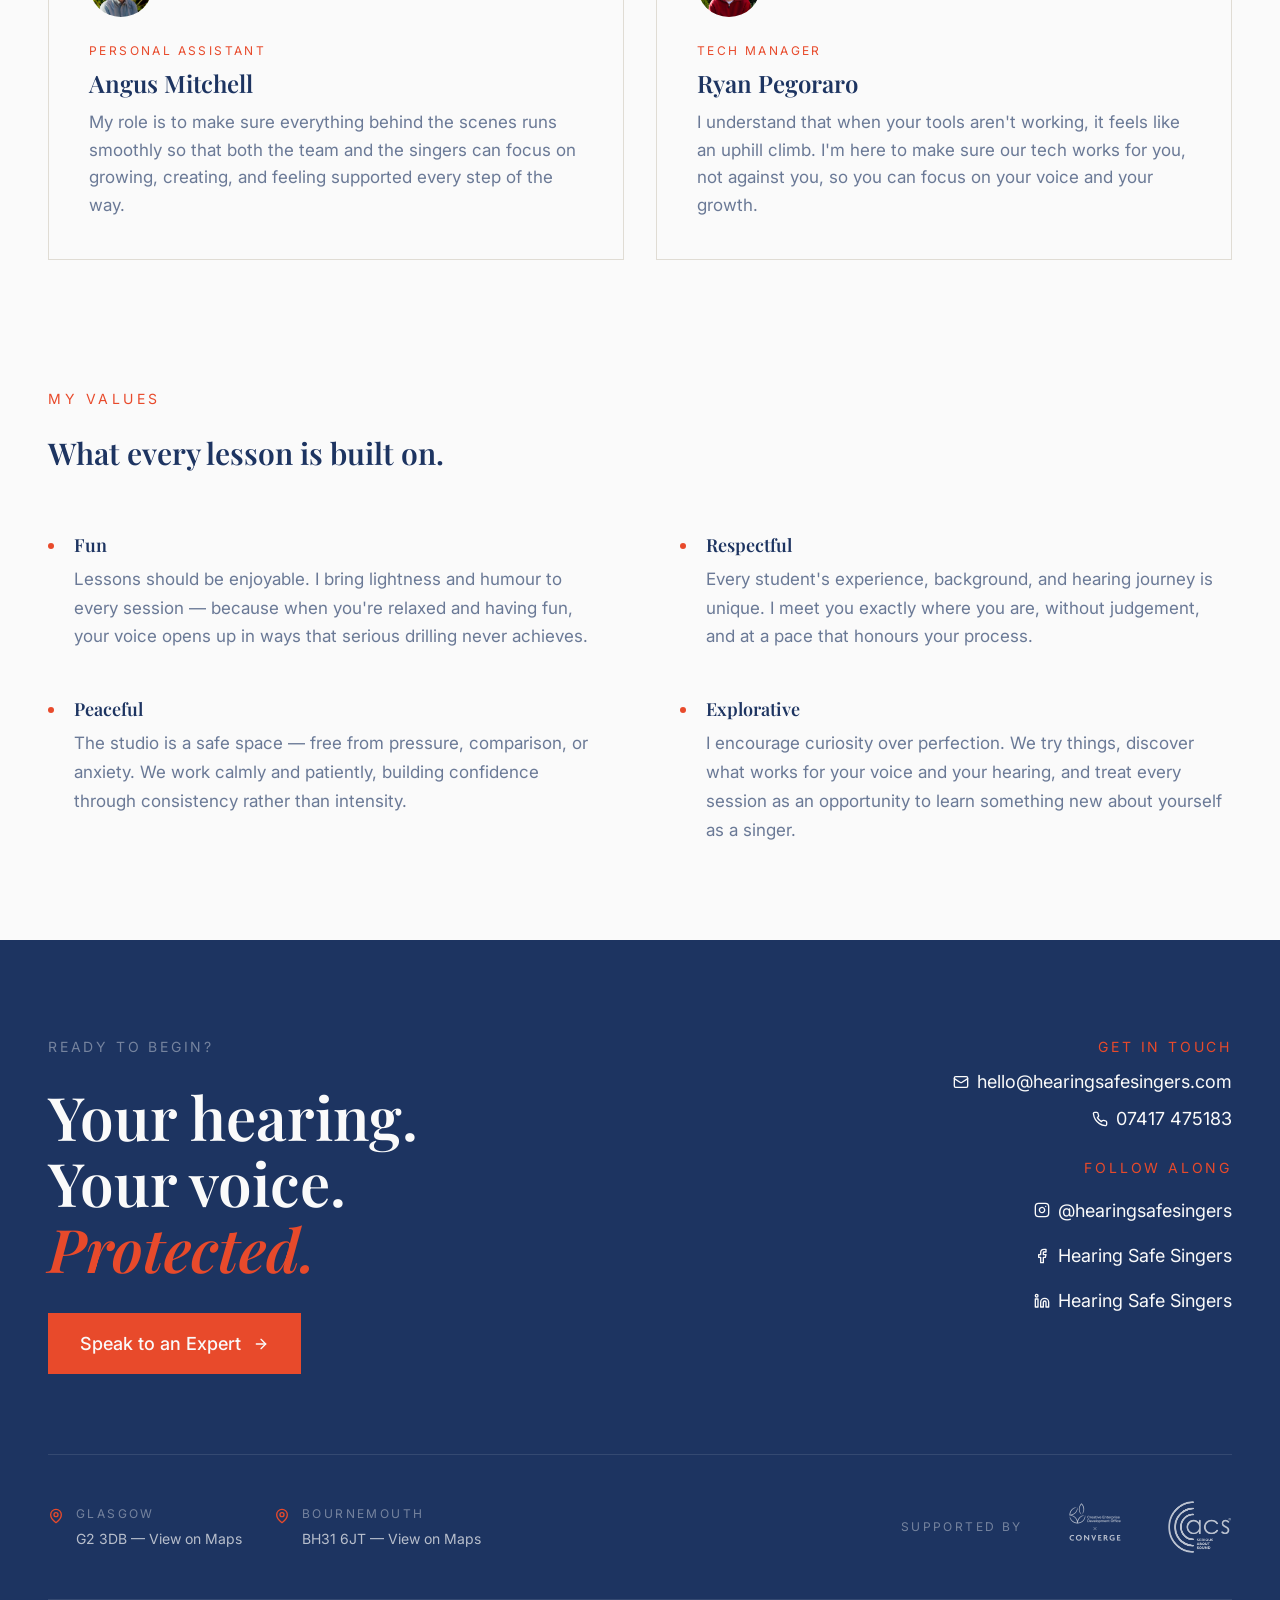
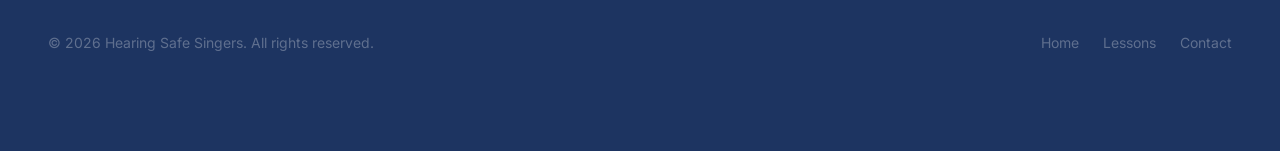
==== commit a61a439d: "Add files via upload" ====
--- a/about.html
+++ b/about.html
@@ -19,7 +19,7 @@
 
 <header class="navbar scrolled">
   <div class="container inner">
-    <a class="nav-logo" href="index.html" aria-label="Home">
+    <a class="nav-logo" href="/" aria-label="Home">
       <img src="images/f5773be41_HSSBlueTransparent.png" alt="Hearing Safe Singers" />
     </a>
     <button class="nav-toggle" aria-label="Open menu"><span></span><span></span><span></span></button>
@@ -32,11 +32,11 @@
     <button class="nav-close" aria-label="Close menu">×</button>
   </div>
   <nav>
-    <a href="index.html">Home</a>
-    <a href="about.html">About</a>
-    <a href="lessons.html">Lessons</a>
-    <a href="sponsors.html">Sponsors</a>
-    <a href="contact.html">Contact</a>
+    <a href="/">Home</a>
+    <a href="/about">About</a>
+    <a href="/lessons">Lessons</a>
+    <a href="/sponsors">Sponsors</a>
+    <a href="/contact">Contact</a>
   </nav>
   <div class="nav-overlay-footer">Unlock your voice. Begin your journey.</div>
 </div>
@@ -55,7 +55,7 @@
           <p class="last">Central to everything I do is protecting and nurturing your hearing. We work in ways that keep your ears safe — so you can keep singing for years to come, without fear of making things worse.</p>
         </div>
         <div class="hero-actions">
-          <a class="btn btn-primary" href="lessons.html">
+          <a class="btn btn-primary" href="/lessons">
             Speak to an Expert
             <svg class="icon-arrow" width="16" height="16" viewBox="0 0 24 24" fill="none" stroke="currentColor" stroke-width="2" stroke-linecap="round" stroke-linejoin="round"><path d="M5 12h14"/><path d="m12 5 7 7-7 7"/></svg>
           </a>
@@ -161,7 +161,7 @@
       <div>
         <p class="eyebrow-light">Ready to begin?</p>
         <h2>Your hearing.<br />Your voice. <em>Protected.</em></h2>
-        <a class="btn btn-primary" href="contact.html">
+        <a class="btn btn-primary" href="/contact">
           Speak to an Expert
           <svg class="icon-arrow" width="16" height="16" viewBox="0 0 24 24" fill="none" stroke="currentColor" stroke-width="2" stroke-linecap="round" stroke-linejoin="round"><path d="M5 12h14"/><path d="m12 5 7 7-7 7"/></svg>
         </a>
@@ -185,7 +185,7 @@
     <div class="footer-locations">
       <a href="https://www.google.com/maps/search/G4+0HN" target="_blank" rel="noopener noreferrer">
         <svg width="16" height="16" viewBox="0 0 24 24" fill="none" stroke="currentColor" stroke-width="2" stroke-linecap="round" stroke-linejoin="round"><path d="M20 10c0 6-8 12-8 12s-8-6-8-12a8 8 0 0 1 16 0z"/><circle cx="12" cy="10" r="3"/></svg>
-        <div><p class="place">Glasgow</p><p class="addr">G4 0HN — View on Maps</p></div>
+        <div><p class="place">Glasgow</p><p class="addr">G2 3DB — View on Maps</p></div>
       </a>
       <a href="https://www.google.com/maps/search/BH31+6JT" target="_blank" rel="noopener noreferrer">
         <svg width="16" height="16" viewBox="0 0 24 24" fill="none" stroke="currentColor" stroke-width="2" stroke-linecap="round" stroke-linejoin="round"><path d="M20 10c0 6-8 12-8 12s-8-6-8-12a8 8 0 0 1 16 0z"/><circle cx="12" cy="10" r="3"/></svg>
@@ -201,7 +201,7 @@
     </div>
     <div class="footer-bottom">
       <span>© <span id="footer-year"></span> Hearing Safe Singers. All rights reserved.</span>
-      <div class="links"><a href="index.html">Home</a><a href="lessons.html">Lessons</a><a href="contact.html">Contact</a></div>
+      <div class="links"><a href="/">Home</a><a href="/lessons">Lessons</a><a href="/contact">Contact</a></div>
     </div>
   </div>
 </footer>
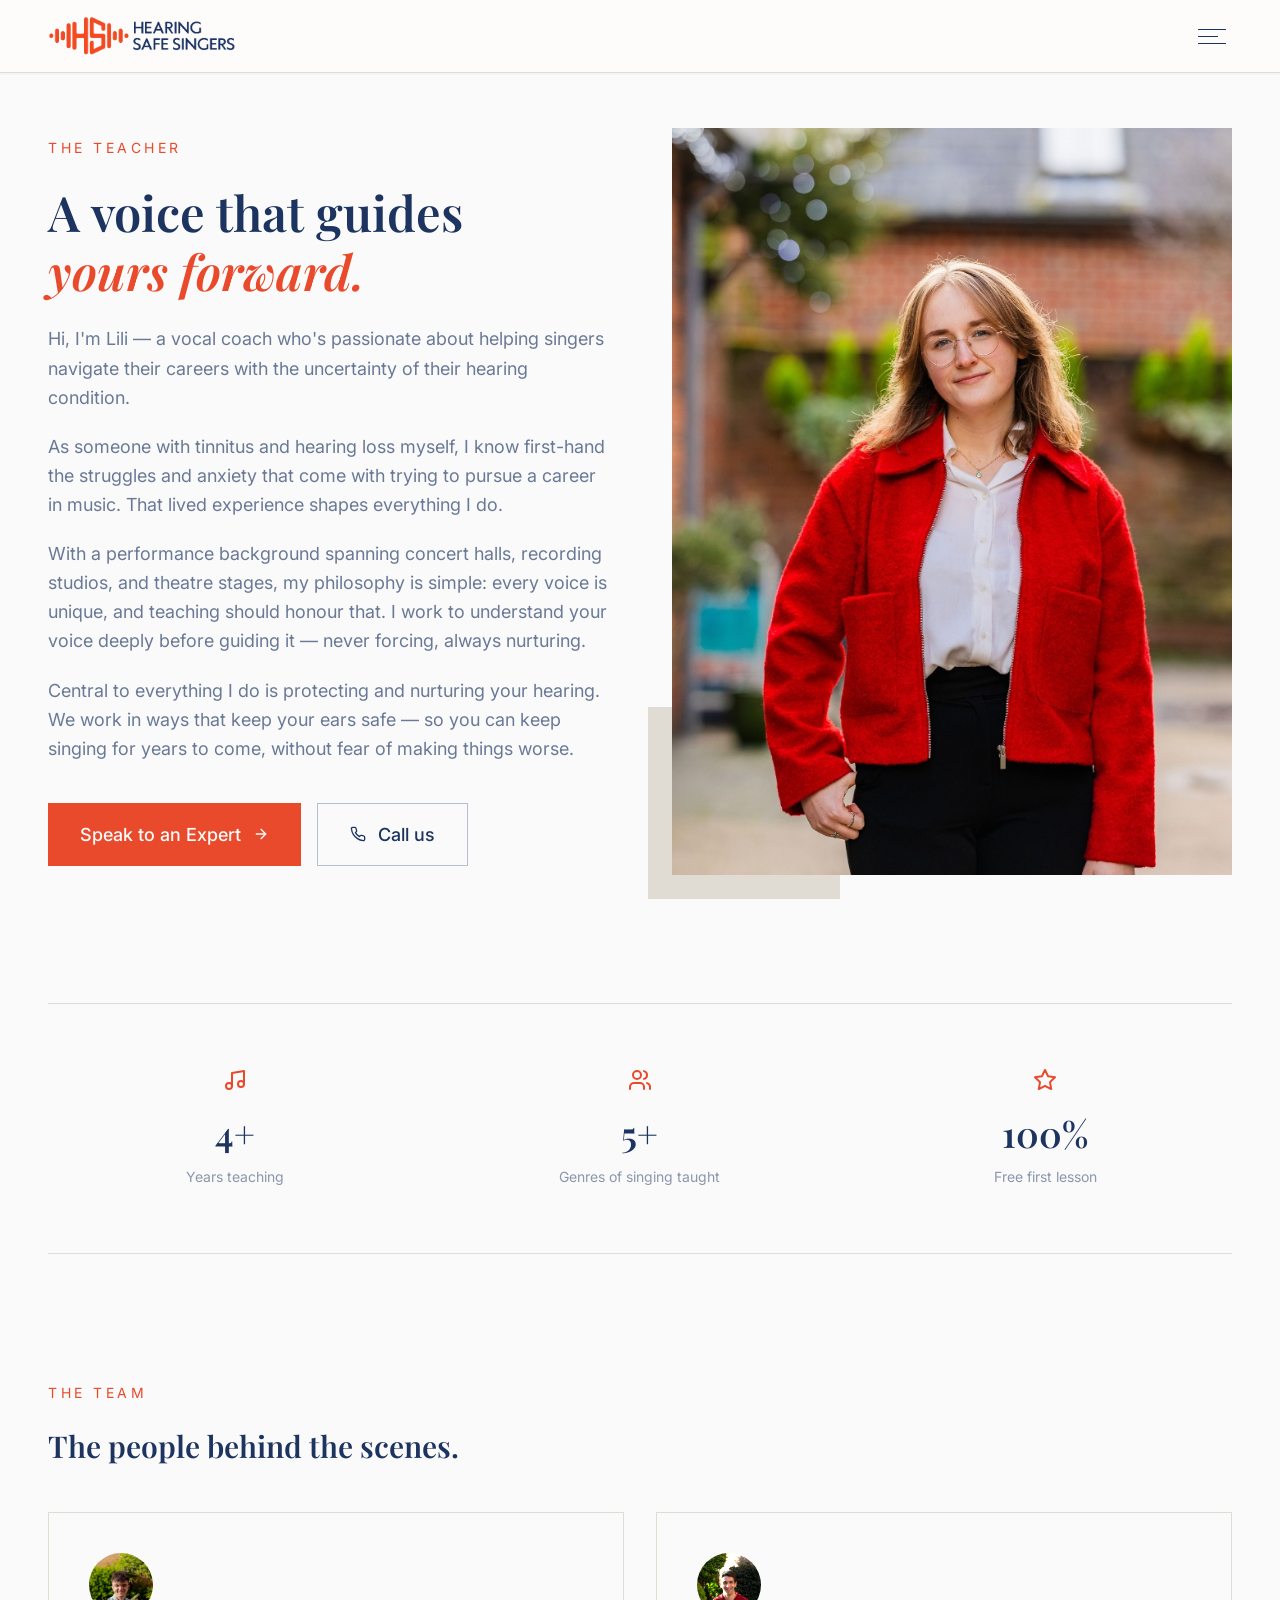
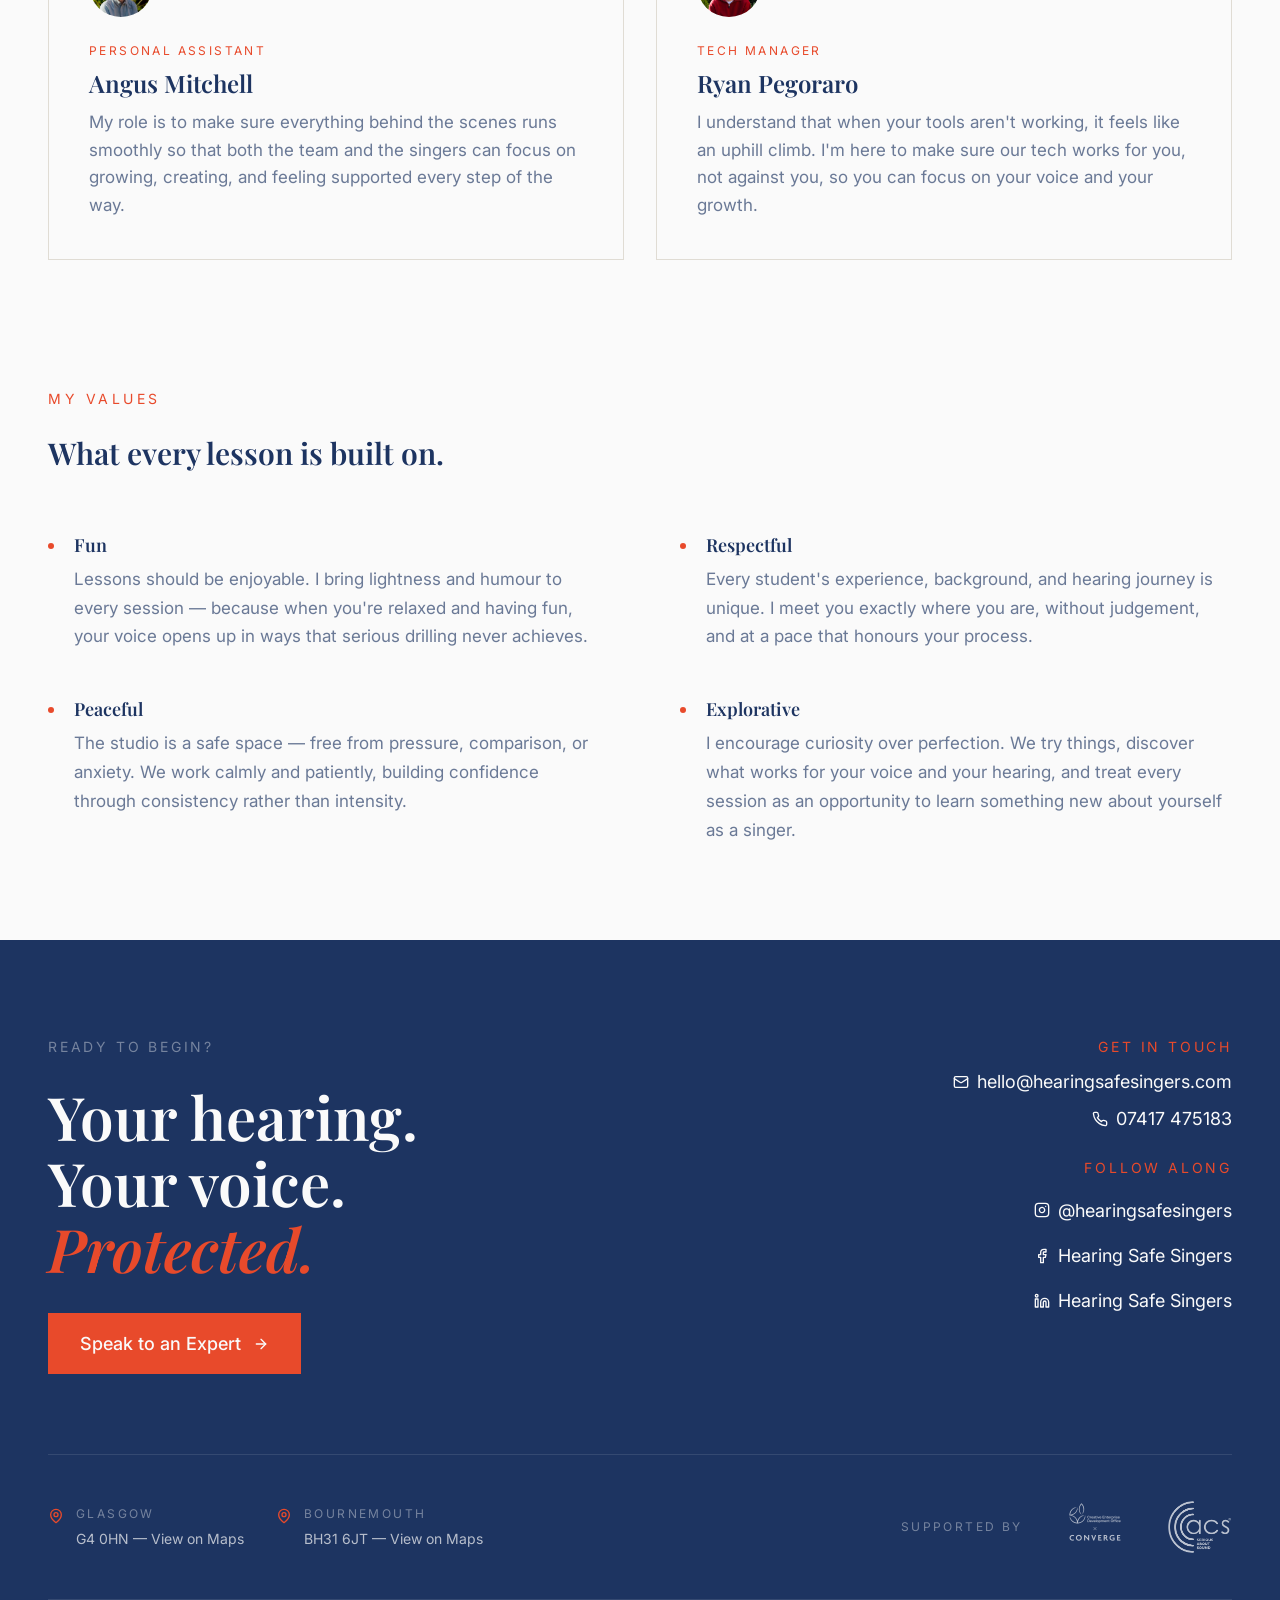
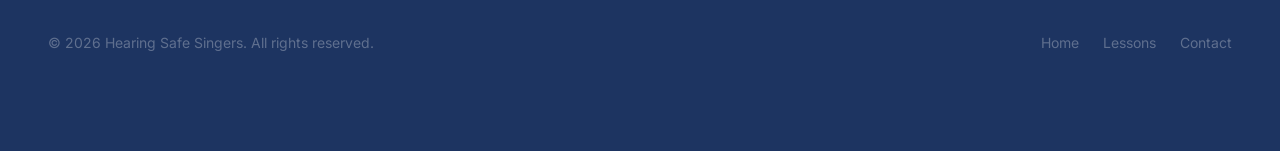
==== commit a3ce3830: "Add files via upload" ====
--- a/about.html
+++ b/about.html
@@ -5,6 +5,8 @@
 <meta name="viewport" content="width=device-width, initial-scale=1" />
 <title>About — Hearing Safe Singers</title>
 <meta name="description" content="Meet Lili — a vocal coach helping singers navigate hearing loss and tinnitus, with a team that supports every step of your journey." />
+<link rel="icon" type="image/png" href="images/favicon.png" />
+<link rel="apple-touch-icon" href="images/favicon.png" />
 <link rel="stylesheet" href="styles.css" />
 <!-- Meta Pixel Code -->
 <script>
@@ -185,7 +187,7 @@
     <div class="footer-locations">
       <a href="https://www.google.com/maps/search/G4+0HN" target="_blank" rel="noopener noreferrer">
         <svg width="16" height="16" viewBox="0 0 24 24" fill="none" stroke="currentColor" stroke-width="2" stroke-linecap="round" stroke-linejoin="round"><path d="M20 10c0 6-8 12-8 12s-8-6-8-12a8 8 0 0 1 16 0z"/><circle cx="12" cy="10" r="3"/></svg>
-        <div><p class="place">Glasgow</p><p class="addr">G2 3DB — View on Maps</p></div>
+        <div><p class="place">Glasgow</p><p class="addr">G4 0HN — View on Maps</p></div>
       </a>
       <a href="https://www.google.com/maps/search/BH31+6JT" target="_blank" rel="noopener noreferrer">
         <svg width="16" height="16" viewBox="0 0 24 24" fill="none" stroke="currentColor" stroke-width="2" stroke-linecap="round" stroke-linejoin="round"><path d="M20 10c0 6-8 12-8 12s-8-6-8-12a8 8 0 0 1 16 0z"/><circle cx="12" cy="10" r="3"/></svg>
